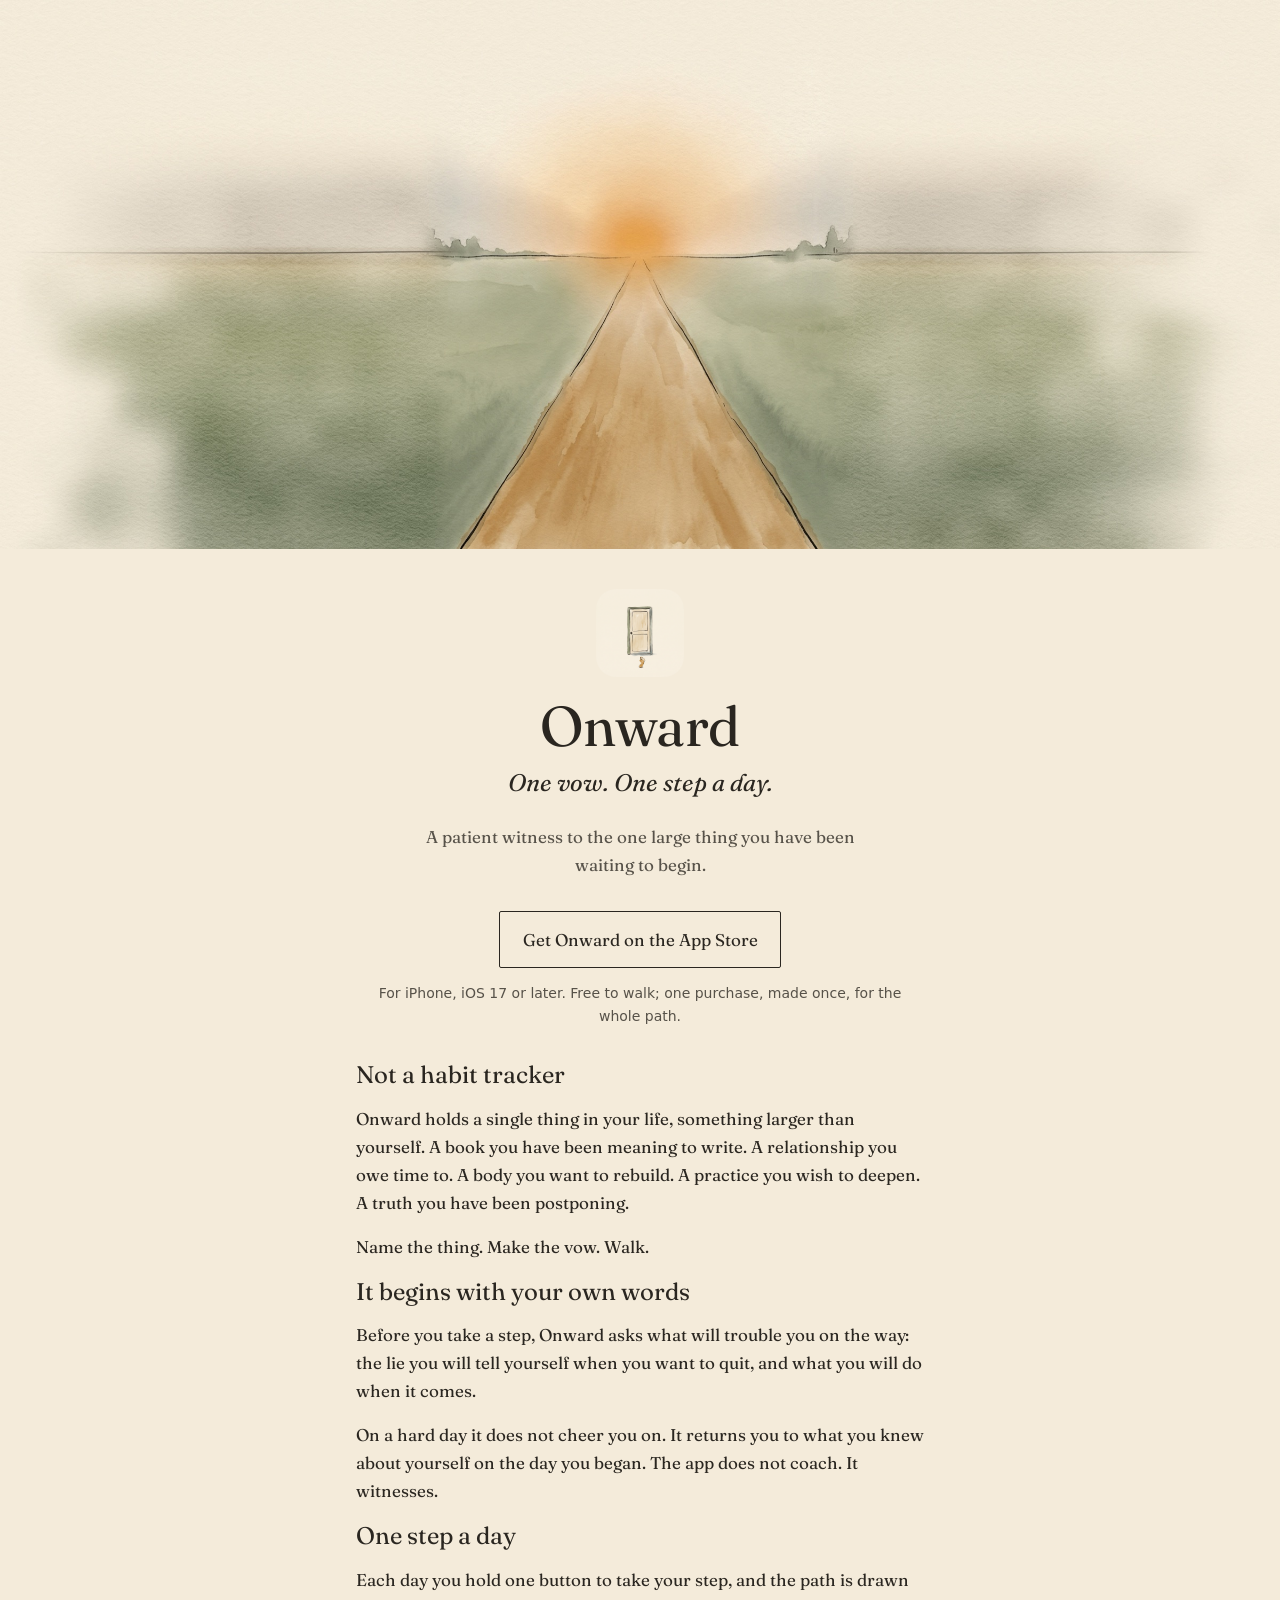
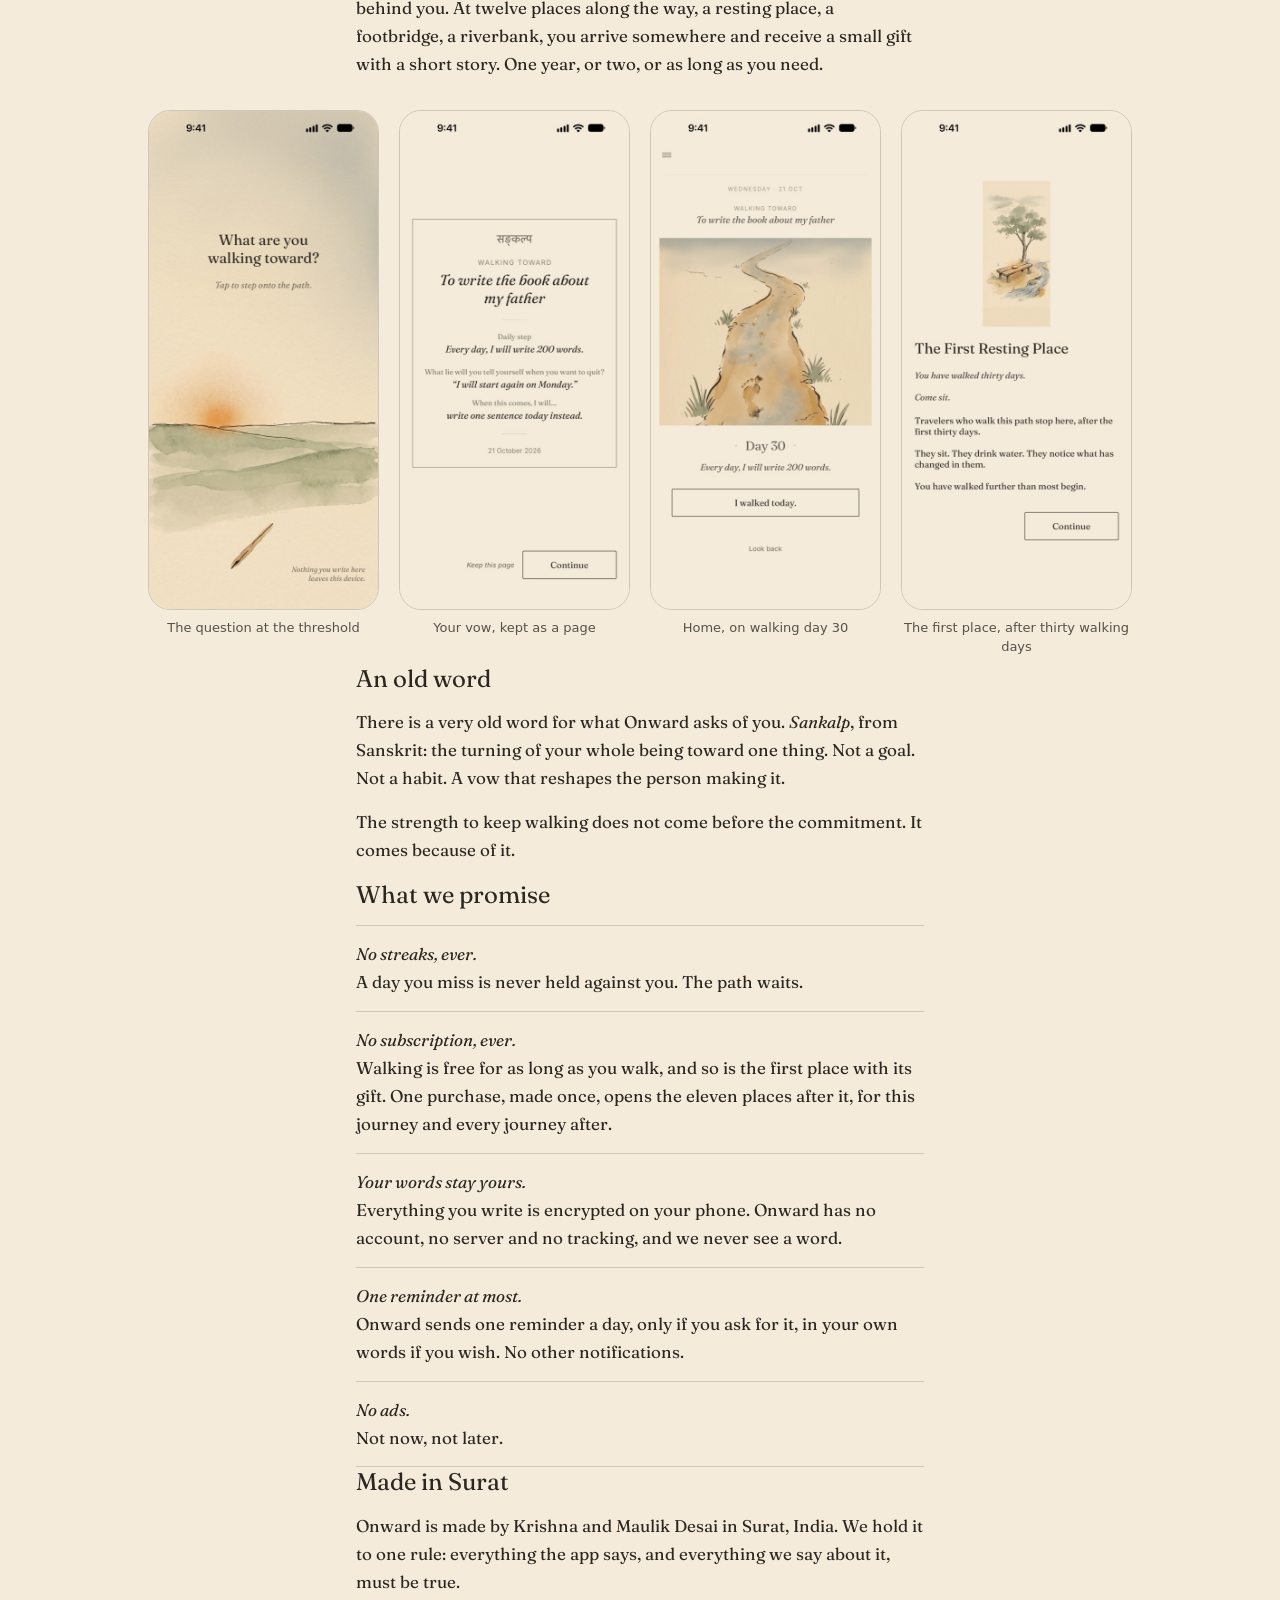
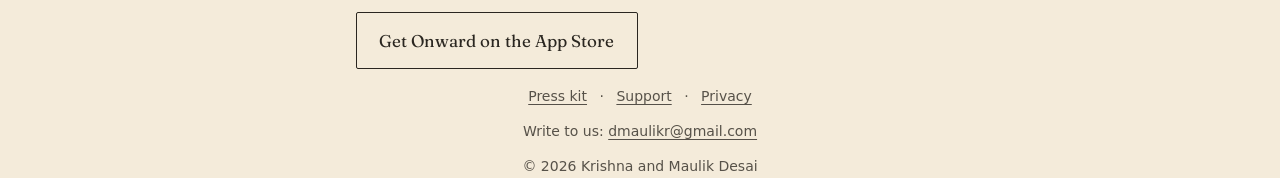
==== onward/index.html @ e34b088d "Onward home page and press kit /onward/ is Onward's home on the web: the header art, what the app is" ====
<!doctype html>
<html lang="en">
<head>
<meta charset="utf-8">
<meta name="viewport" content="width=device-width, initial-scale=1">
<title>Onward: One Vow — one step a day toward one large thing</title>
<meta name="description" content="Onward is a quiet iPhone app for one long commitment. Name the one thing you have been waiting to begin, and take one honest step toward it each day. No streaks. No subscription. We never see your words.">
<link rel="canonical" href="https://dmaulikr.github.io/onward/">
<meta name="apple-itunes-app" content="app-id=6825297435">
<link rel="icon" type="image/png" href="assets/favicon.png">
<link rel="apple-touch-icon" href="assets/apple-touch-icon.png">

<meta property="og:type" content="website">
<meta property="og:site_name" content="Onward">
<meta property="og:title" content="Onward: One Vow">
<meta property="og:description" content="One vow. One step a day. A patient witness to the one large thing you have been waiting to begin.">
<meta property="og:url" content="https://dmaulikr.github.io/onward/">
<meta property="og:image" content="https://dmaulikr.github.io/onward/assets/og.jpg">
<meta property="og:image:width" content="1200">
<meta property="og:image:height" content="630">
<meta property="og:image:alt" content="An ink-and-watercolour path running across green fields toward a low, lamp-coloured sun.">
<meta name="twitter:card" content="summary_large_image">

<link rel="preload" href="assets/Fraunces-Regular.ttf" as="font" type="font/ttf" crossorigin>
<link rel="stylesheet" href="assets/onward.css">

<script type="application/ld+json">
{
  "@context": "https://schema.org",
  "@type": "SoftwareApplication",
  "name": "Onward: One Vow",
  "description": "A quiet iPhone app for one long commitment: a vow to walk toward something larger than yourself, one honest step a day. No streaks. No subscription.",
  "operatingSystem": "iOS 17 or later",
  "applicationCategory": "LifestyleApplication",
  "url": "https://dmaulikr.github.io/onward/",
  "downloadUrl": "https://apps.apple.com/app/id6825297435",
  "image": "https://dmaulikr.github.io/onward/assets/icon-512.png",
  "offers": { "@type": "Offer", "price": "0", "priceCurrency": "USD" },
  "author": [
    { "@type": "Person", "name": "Krishna Desai" },
    { "@type": "Person", "name": "Maulik Desai" }
  ]
}
</script>
</head>
<body>

<img class="hero-art" src="assets/header.jpg" width="2400" height="1029"
     alt="An ink-and-watercolour path running across green fields toward a low, lamp-coloured sun.">

<main>
  <header class="intro column">
    <img class="icon" src="assets/icon-512.png" width="88" height="88" alt="">
    <h1>Onward</h1>
    <p class="tagline">One vow. One step a day.</p>
    <p class="lede">A patient witness to the one large thing you have been waiting to begin.</p>
    <a class="get" href="https://apps.apple.com/app/id6825297435">Get Onward on the App Store</a>
    <p class="small">For iPhone, iOS 17 or later. Free to walk; one purchase, made once, for the whole path.</p>
  </header>

  <section class="column" aria-labelledby="not-a-tracker">
    <h2 id="not-a-tracker">Not a habit tracker</h2>
    <p>Onward holds a single thing in your life, something larger than yourself. A book you have been meaning to write. A relationship you owe time to. A body you want to rebuild. A practice you wish to deepen. A truth you have been postponing.</p>
    <p>Name the thing. Make the vow. Walk.</p>
  </section>

  <section class="column" aria-labelledby="own-words">
    <h2 id="own-words">It begins with your own words</h2>
    <p>Before you take a step, Onward asks what will trouble you on the way: the lie you will tell yourself when you want to quit, and what you will do when it comes.</p>
    <p>On a hard day it does not cheer you on. It returns you to what you knew about yourself on the day you began. The app does not coach. It witnesses.</p>
  </section>

  <section class="column" aria-labelledby="one-step">
    <h2 id="one-step">One step a day</h2>
    <p>Each day you hold one button to take your step, and the path is drawn behind you. At twelve places along the way, a resting place, a footbridge, a riverbank, you arrive somewhere and receive a small gift with a short story. One year, or two, or as long as you need.</p>
  </section>

  <div class="wide">
    <ul class="screens">
      <li><figure>
        <img src="assets/01-threshold.jpg" width="506" height="1100" loading="lazy"
             alt="The first screen: What are you walking toward? over a watercolour horizon.">
        <figcaption>The question at the threshold</figcaption>
      </figure></li>
      <li><figure>
        <img src="assets/03-vow-page.jpg" width="506" height="1100" loading="lazy"
             alt="The vow page: To write the book about my father, with the daily step and the lie the walker expects to tell.">
        <figcaption>Your vow, kept as a page</figcaption>
      </figure></li>
      <li><figure>
        <img src="assets/04-home.jpg" width="506" height="1100" loading="lazy"
             alt="Home on walking day 30: the painted path with footprints, the vow, and the button I walked today.">
        <figcaption>Home, on walking day 30</figcaption>
      </figure></li>
      <li><figure>
        <img src="assets/05-first-place.jpg" width="506" height="1100" loading="lazy"
             alt="The First Resting Place: a bench under a tree beside a stream, with its short story.">
        <figcaption>The first place, after thirty walking days</figcaption>
      </figure></li>
    </ul>
  </div>

  <section class="column" aria-labelledby="sankalp">
    <h2 id="sankalp">An old word</h2>
    <p>There is a very old word for what Onward asks of you. <span class="sankalp">Sankalp</span>, from Sanskrit: the turning of your whole being toward one thing. Not a goal. Not a habit. A vow that reshapes the person making it.</p>
    <p>The strength to keep walking does not come before the commitment. It comes because of it.</p>
  </section>

  <section class="column" aria-labelledby="promises">
    <h2 id="promises">What we promise</h2>
    <ul class="promises">
      <li><strong>No streaks, ever.</strong> A day you miss is never held against you. The path waits.</li>
      <li><strong>No subscription, ever.</strong> Walking is free for as long as you walk, and so is the first place with its gift. One purchase, made once, opens the eleven places after it, for this journey and every journey after.</li>
      <li><strong>Your words stay yours.</strong> Everything you write is encrypted on your phone. Onward has no account, no server and no tracking, and we never see a word.</li>
      <li><strong>One reminder at most.</strong> Onward sends one reminder a day, only if you ask for it, in your own words if you wish. No other notifications.</li>
      <li><strong>No ads.</strong> Not now, not later.</li>
    </ul>
  </section>

  <section class="column" aria-labelledby="made">
    <h2 id="made">Made in Surat</h2>
    <p>Onward is made by Krishna and Maulik Desai in Surat, India. We hold it to one rule: everything the app says, and everything we say about it, must be true.</p>
    <p><a class="get" href="https://apps.apple.com/app/id6825297435">Get Onward on the App Store</a></p>
  </section>
</main>

<footer class="column">
  <nav aria-label="Onward pages">
    <a href="press/">Press kit</a> ·
    <a href="support/">Support</a> ·
    <a href="privacy/">Privacy</a>
  </nav>
  <p>Write to us: <a href="mailto:dmaulikr@gmail.com">dmaulikr@gmail.com</a></p>
  <p>© 2026 Krishna and Maulik Desai</p>
</footer>

</body>
</html>
---- onward/assets/onward.css ----
@font-face {
  font-family: "Fraunces";
  src: url("Fraunces-Regular.ttf") format("truetype");
  font-style: normal;
  font-display: swap;
}
@font-face {
  font-family: "Fraunces";
  src: url("Fraunces-Italic.ttf") format("truetype");
  font-style: italic;
  font-display: swap;
}

/* Onward's six colours; text stays at 0.75 ink or darker on paper. */
:root {
  color-scheme: light;
  --paper: #F4EBDA;
  --ink: #2A2620;
  --ink-quiet: rgba(42, 38, 32, 0.78);
  --rule: rgba(42, 38, 32, 0.18);
  --ochre: #B8915A;
  --serif: "Fraunces", Georgia, "Times New Roman", serif;
  --sans: -apple-system, BlinkMacSystemFont, "Helvetica Neue", system-ui, sans-serif;
}

* { box-sizing: border-box; }
html { background: var(--paper); }
body {
  margin: 0;
  background: var(--paper);
  color: var(--ink);
  font: 1.0625rem/1.65 var(--serif);
  -webkit-font-smoothing: antialiased;
}
img { display: block; max-width: 100%; height: auto; }
a { color: inherit; text-underline-offset: 0.18em; text-decoration-thickness: 1px; }

.column { max-width: 38rem; margin: 0 auto; padding: 0 1.25rem; }
.wide { max-width: 64rem; margin: 0 auto; padding: 0 1.25rem; }

.hero-art {
  width: 100%;
  aspect-ratio: 3840 / 1646;
  object-fit: cover;
}
@media (max-width: 40rem) {
  .hero-art { aspect-ratio: 4 / 3; }
}

header.intro { text-align: center; padding-top: 2.5rem; padding-bottom: 1rem; }
.icon { width: 88px; height: 88px; border-radius: 20px; margin: 0 auto 1.25rem; }
h1 {
  font-weight: normal;
  font-size: clamp(2.5rem, 7vw, 3.5rem);
  line-height: 1.05;
  margin: 0 0 0.5rem;
  letter-spacing: -0.01em;
}
.tagline { font-style: italic; font-size: clamp(1.25rem, 3.5vw, 1.5rem); margin: 0 0 1.25rem; }
.lede { max-width: 30rem; margin: 0 auto 2rem; color: var(--ink-quiet); }

.get {
  display: inline-block;
  padding: 0.85rem 1.4rem;
  border: 1px solid var(--ink);
  border-radius: 2px;
  font-family: var(--serif);
  font-size: 1.0625rem;
  text-decoration: none;
  color: var(--ink);
}
.get:hover, .get:focus-visible { background: rgba(184, 145, 90, 0.18); }
.get:focus-visible { outline: 2px solid var(--ink); outline-offset: 3px; }
.small { font-family: var(--sans); font-size: 0.875rem; color: var(--ink-quiet); margin-top: 0.85rem; }

section { padding-top: 2.75rem; padding-bottom: 0.5rem; }
h2 { font-weight: normal; font-size: 1.5rem; line-height: 1.25; margin: 0 0 0.9rem; }
p { margin: 0 0 1rem; }
.rule { border: 0; border-top: 1px solid var(--rule); margin: 3rem auto 0; max-width: 6rem; }

.screens {
  display: grid;
  grid-template-columns: repeat(4, minmax(0, 1fr));
  gap: 1.25rem;
  margin: 2rem 0 0.5rem;
  padding: 0;
  list-style: none;
}
@media (max-width: 48rem) {
  .screens { grid-template-columns: repeat(2, minmax(0, 1fr)); gap: 1rem; }
}
.screens figure { margin: 0; }
.screens img {
  border-radius: 22px;
  border: 1px solid var(--rule);
}
.screens figcaption {
  font-family: var(--sans);
  font-size: 0.8125rem;
  color: var(--ink-quiet);
  text-align: center;
  margin-top: 0.6rem;
  line-height: 1.4;
}

.promises { list-style: none; padding: 0; margin: 0; }
.promises li { padding: 0.9rem 0; border-top: 1px solid var(--rule); }
.promises li:last-child { border-bottom: 1px solid var(--rule); }
.promises strong { font-weight: normal; font-style: italic; display: block; }

.sankalp { font-style: italic; }

dl.facts { display: grid; grid-template-columns: 8.5rem 1fr; gap: 0.6rem 1rem; margin: 0 0 1rem; }
dl.facts dt { font-family: var(--sans); font-size: 0.875rem; color: var(--ink-quiet); padding-top: 0.2rem; }
dl.facts dd { margin: 0; }
@media (max-width: 30rem) {
  dl.facts { grid-template-columns: 1fr; gap: 0.15rem; }
  dl.facts dd { margin-bottom: 0.7rem; }
}
blockquote { margin: 0 0 1rem; padding-left: 1rem; border-left: 1px solid var(--ochre); }

footer {
  text-align: center;
  padding: 4rem 0 3.5rem;
  font-family: var(--sans);
  font-size: 0.875rem;
  color: var(--ink-quiet);
}
footer nav a { margin: 0 0.5rem; }
footer p { margin: 0.75rem 0 0; }
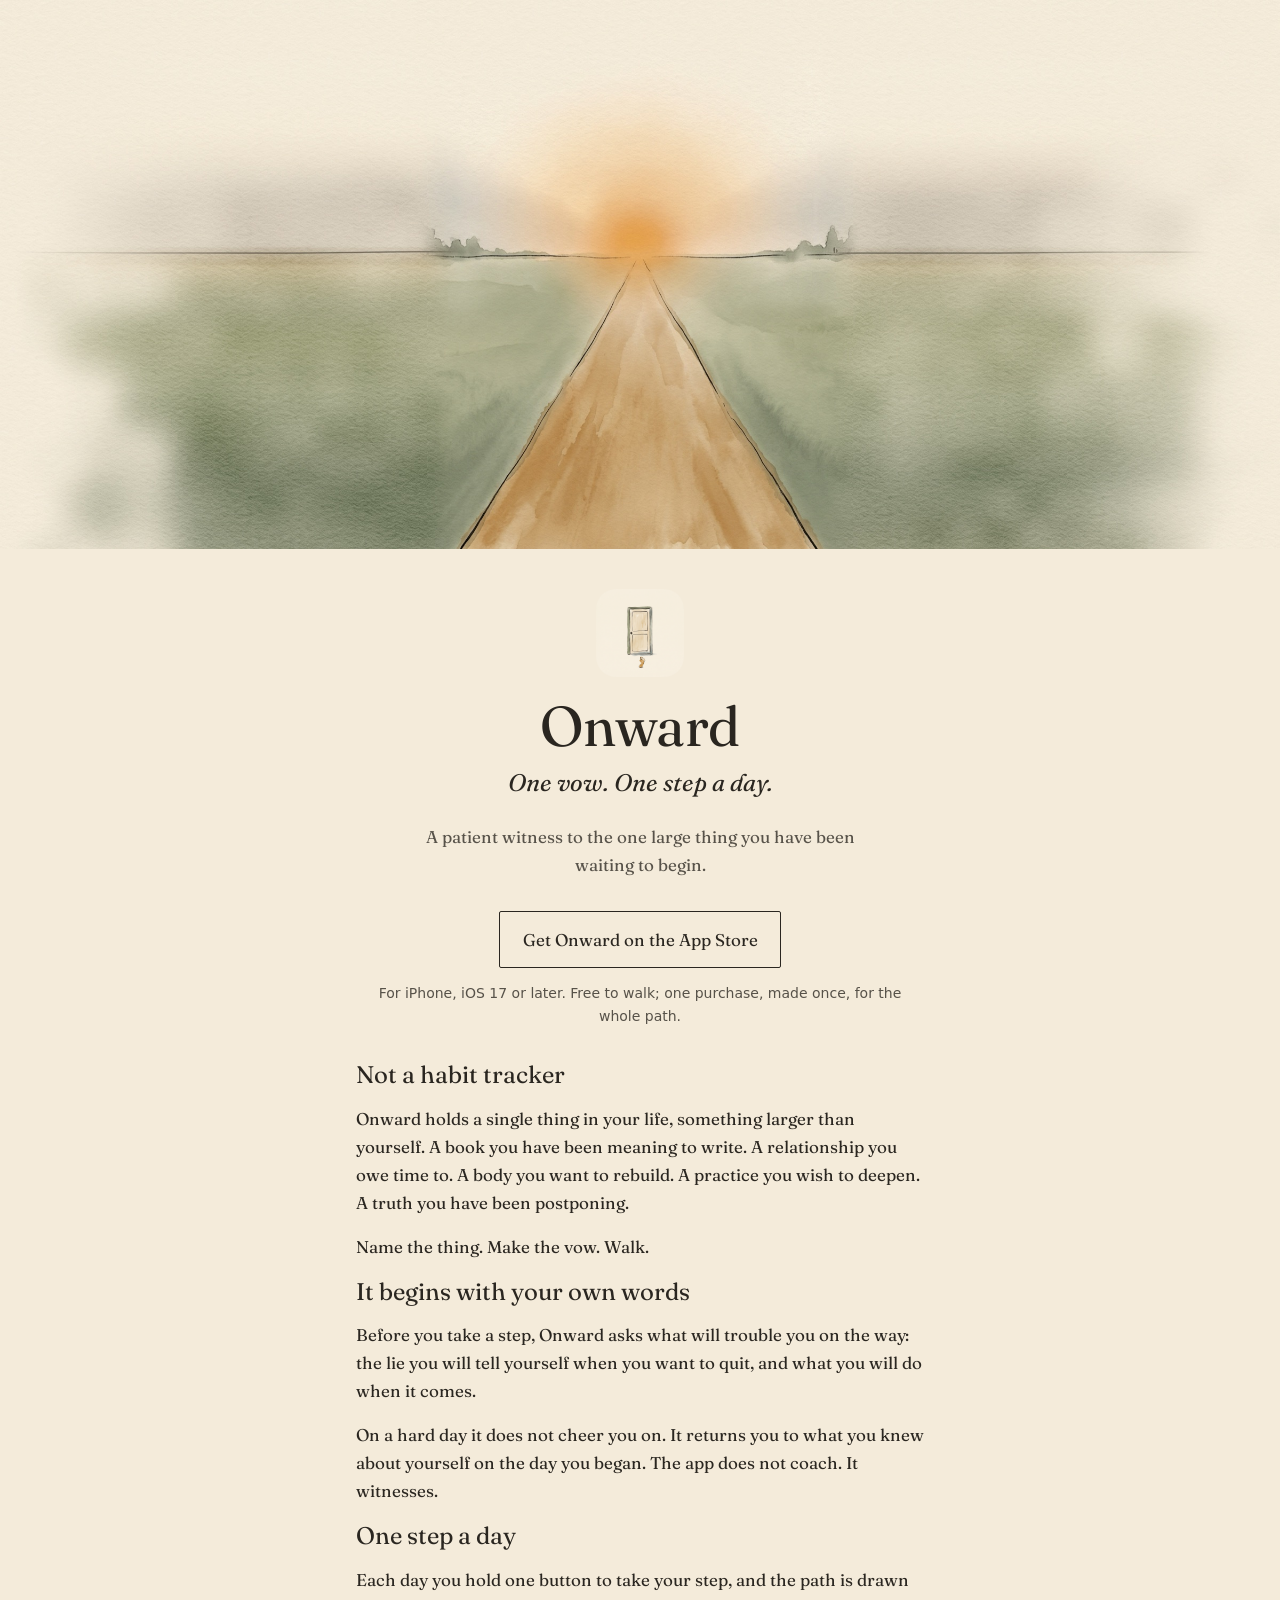
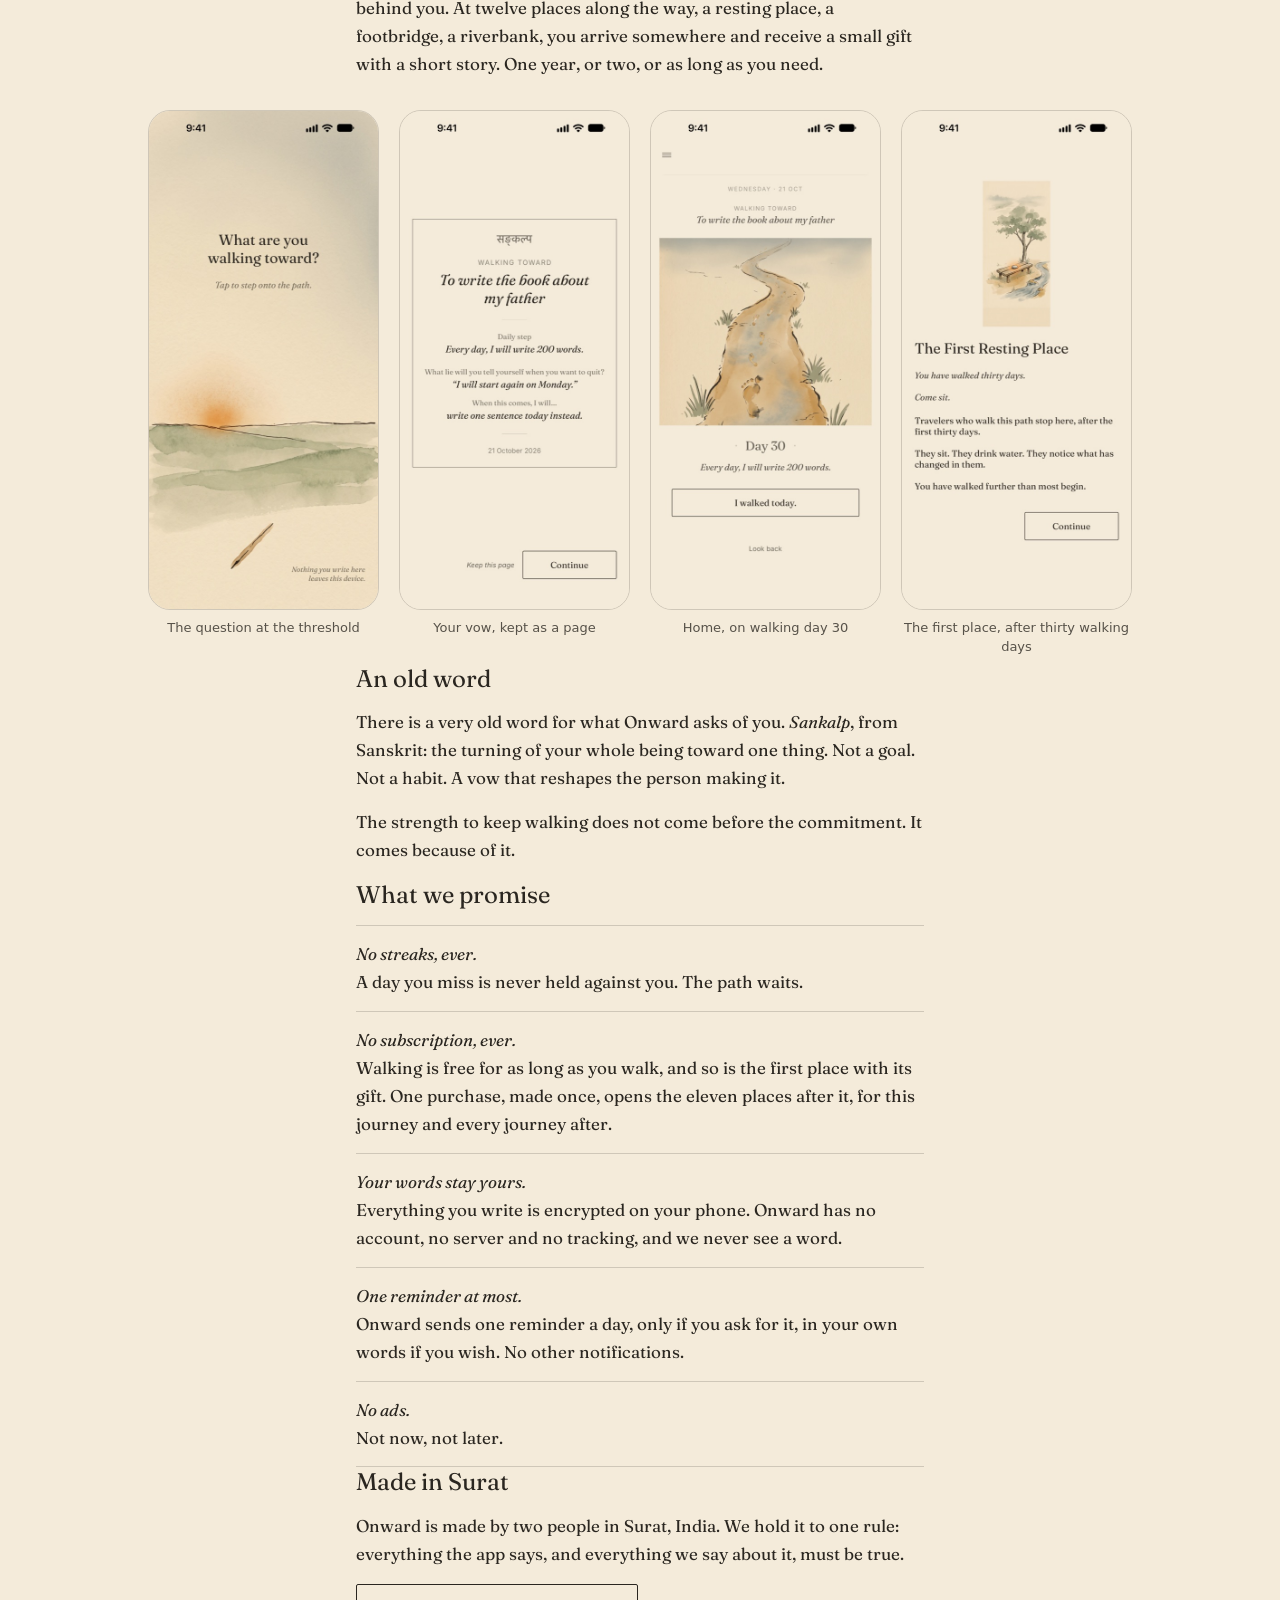
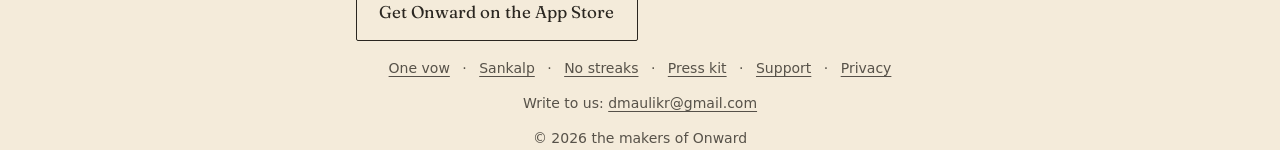
==== commit c5056199: "Onward: brand-only byline, and three pages that answer searches The site no longer names the makers:" ====
--- a/onward/index.html
+++ b/onward/index.html
@@ -35,11 +35,7 @@
   "url": "https://dmaulikr.github.io/onward/",
   "downloadUrl": "https://apps.apple.com/app/id6825297435",
   "image": "https://dmaulikr.github.io/onward/assets/icon-512.png",
-  "offers": { "@type": "Offer", "price": "0", "priceCurrency": "USD" },
-  "author": [
-    { "@type": "Person", "name": "Krishna Desai" },
-    { "@type": "Person", "name": "Maulik Desai" }
-  ]
+  "offers": { "@type": "Offer", "price": "0", "priceCurrency": "USD" }
 }
 </script>
 </head>
@@ -119,19 +115,22 @@
 
   <section class="column" aria-labelledby="made">
     <h2 id="made">Made in Surat</h2>
-    <p>Onward is made by Krishna and Maulik Desai in Surat, India. We hold it to one rule: everything the app says, and everything we say about it, must be true.</p>
+    <p>Onward is made by two people in Surat, India. We hold it to one rule: everything the app says, and everything we say about it, must be true.</p>
     <p><a class="get" href="https://apps.apple.com/app/id6825297435">Get Onward on the App Store</a></p>
   </section>
 </main>
 
 <footer class="column">
   <nav aria-label="Onward pages">
+    <a href="one-vow/">One vow</a> ·
+    <a href="sankalp/">Sankalp</a> ·
+    <a href="no-streaks/">No streaks</a> ·
     <a href="press/">Press kit</a> ·
     <a href="support/">Support</a> ·
     <a href="privacy/">Privacy</a>
   </nav>
   <p>Write to us: <a href="mailto:dmaulikr@gmail.com">dmaulikr@gmail.com</a></p>
-  <p>© 2026 Krishna and Maulik Desai</p>
+  <p>© 2026 the makers of Onward</p>
 </footer>
 
 </body>
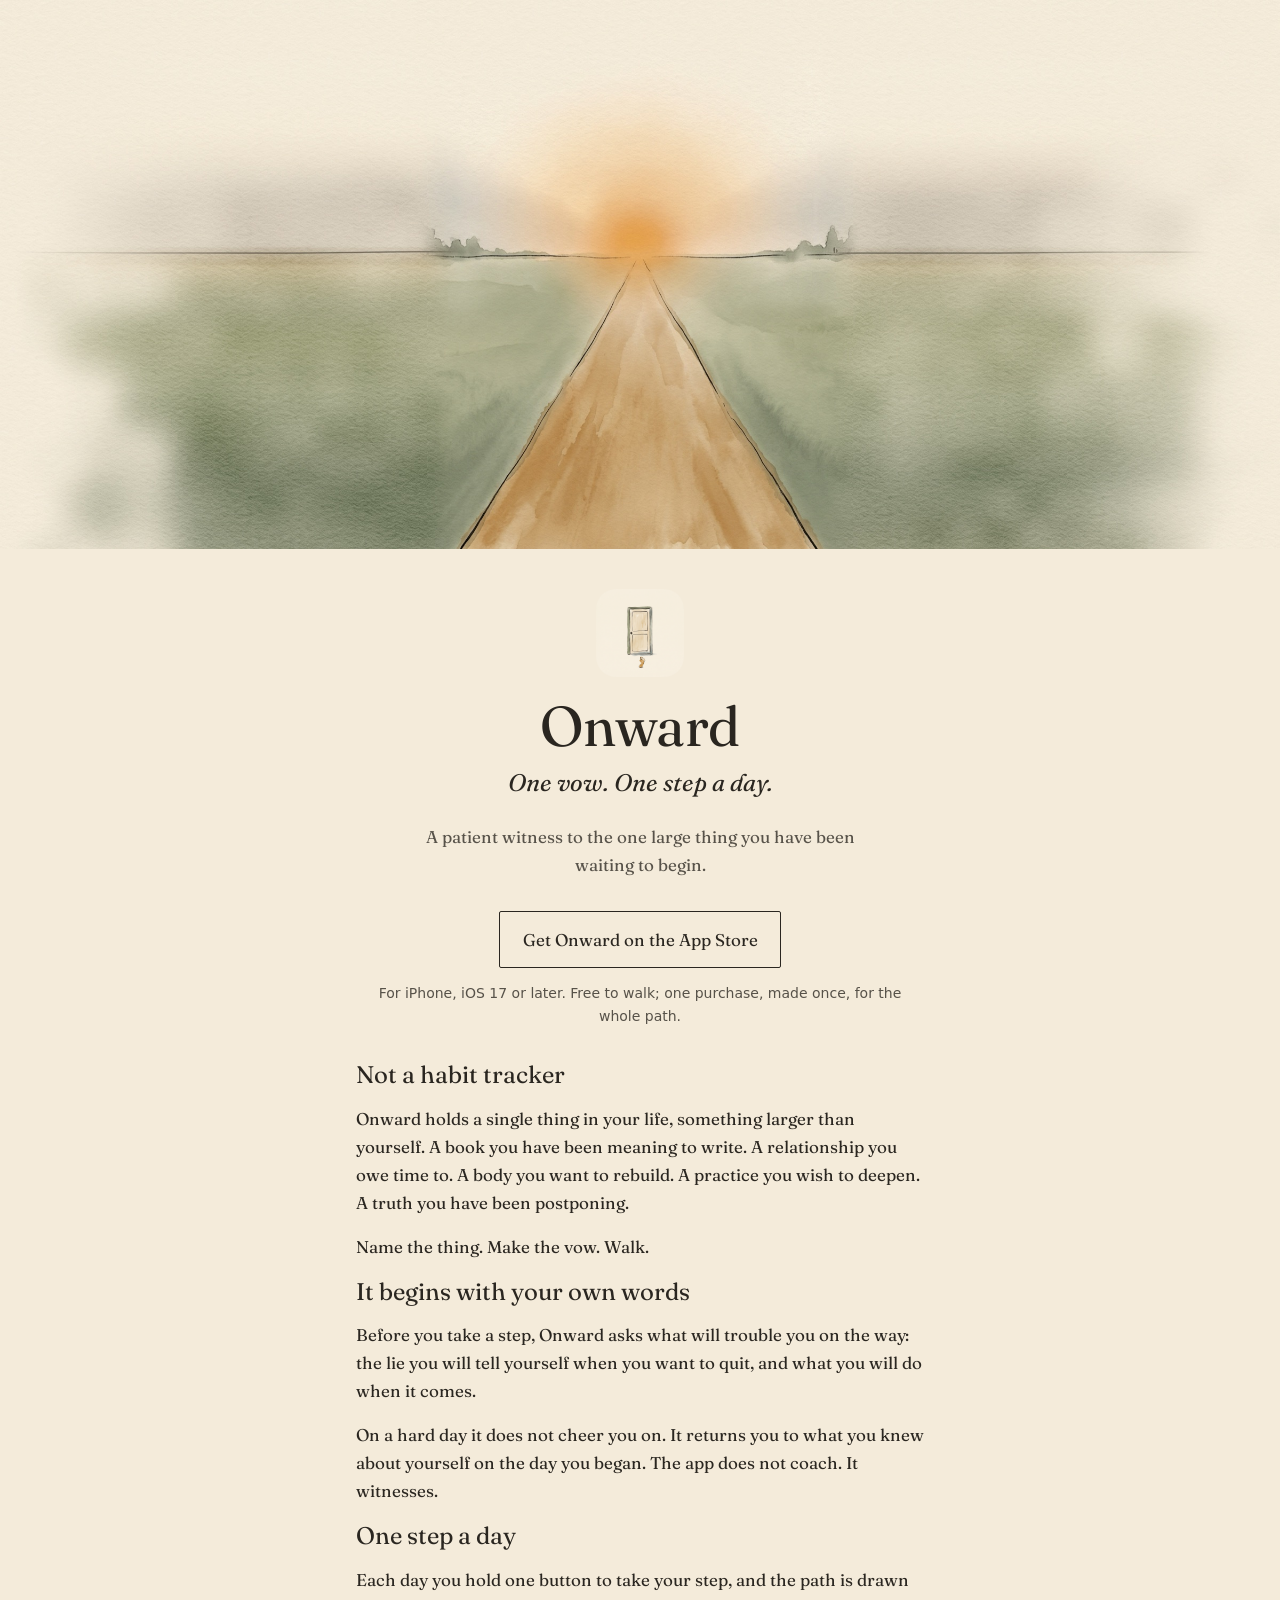
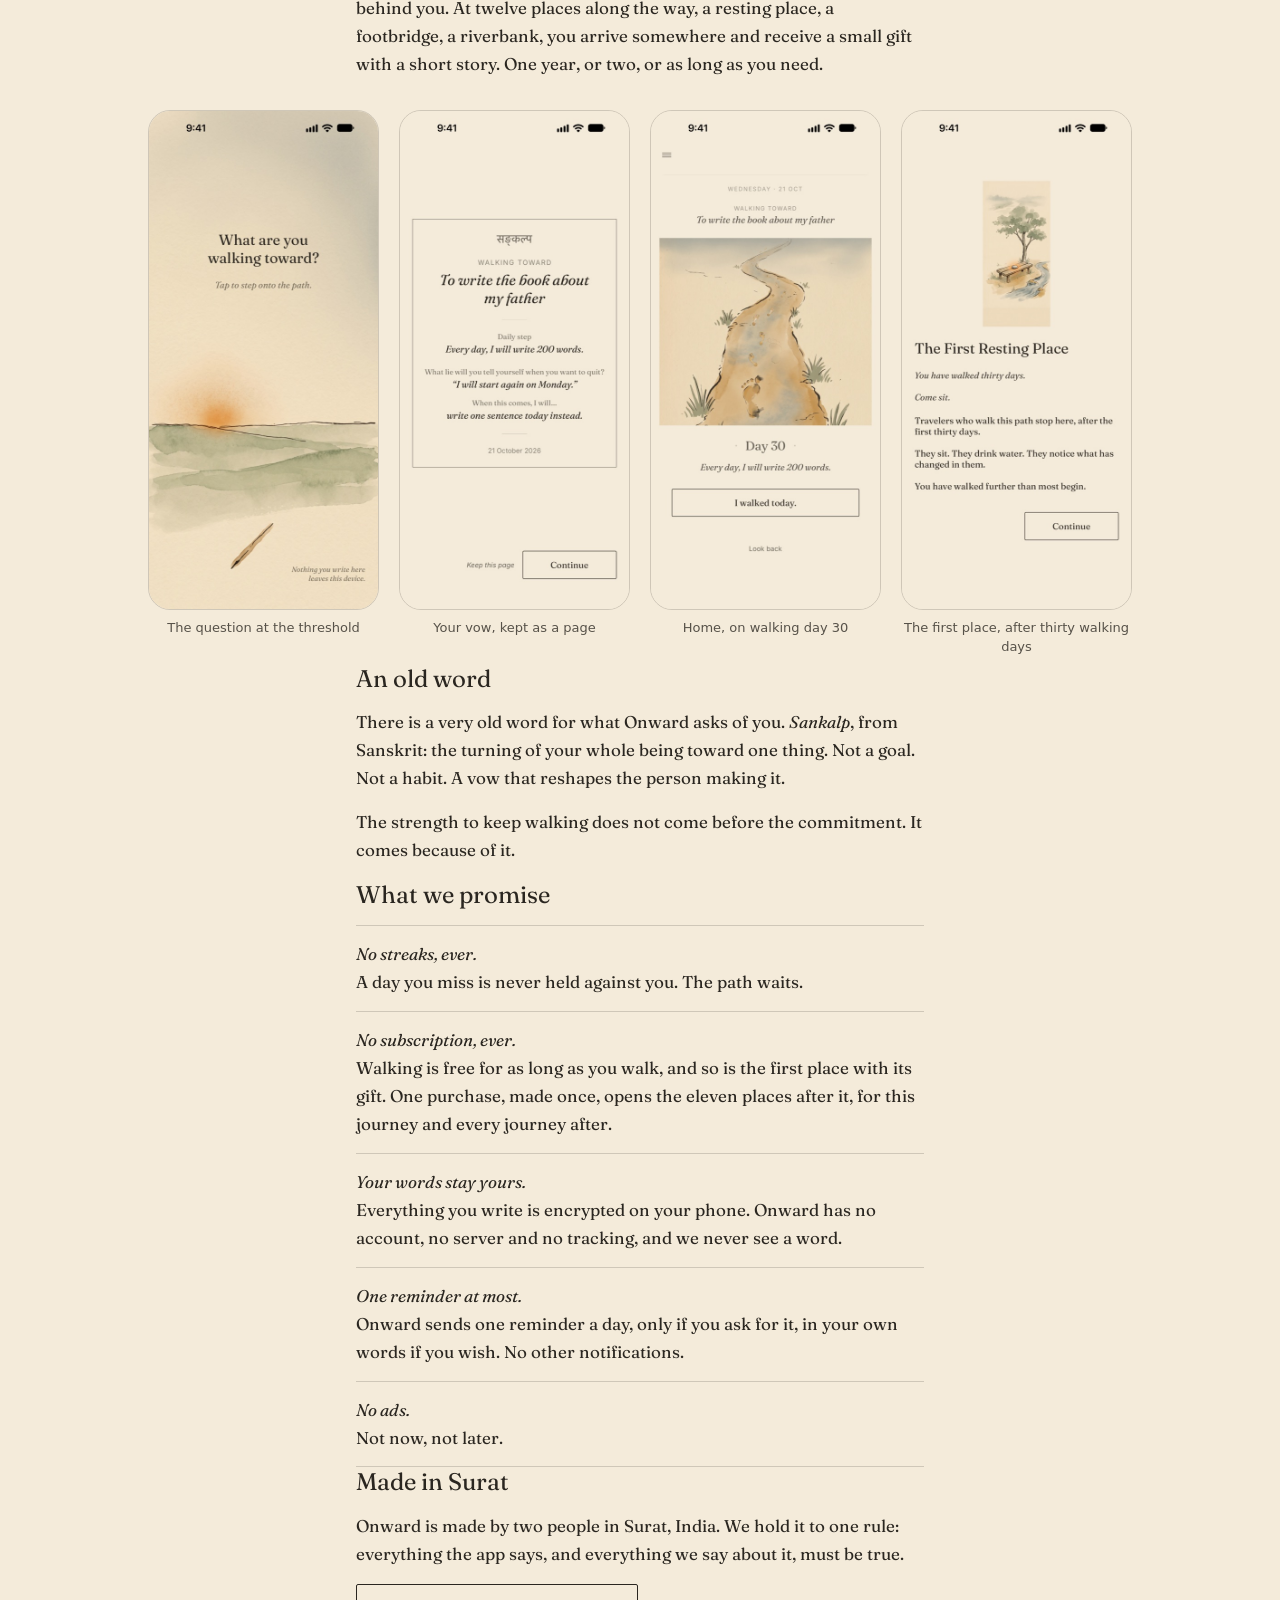
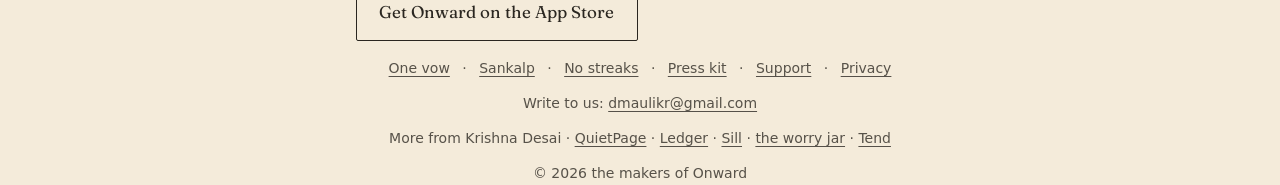
==== commit ccd88d3d: "fix(onward): ct=site-onward campaign links and more-from row" ====
--- a/onward/index.html
+++ b/onward/index.html
@@ -33,7 +33,7 @@
   "operatingSystem": "iOS 17 or later",
   "applicationCategory": "LifestyleApplication",
   "url": "https://dmaulikr.github.io/onward/",
-  "downloadUrl": "https://apps.apple.com/app/id6825297435",
+  "downloadUrl": "https://apps.apple.com/app/apple-store/id6825297435?pt=128885861&ct=site-onward&mt=8",
   "image": "https://dmaulikr.github.io/onward/assets/icon-512.png",
   "offers": { "@type": "Offer", "price": "0", "priceCurrency": "USD" }
 }
@@ -50,7 +50,7 @@
     <h1>Onward</h1>
     <p class="tagline">One vow. One step a day.</p>
     <p class="lede">A patient witness to the one large thing you have been waiting to begin.</p>
-    <a class="get" href="https://apps.apple.com/app/id6825297435">Get Onward on the App Store</a>
+    <a class="get" href="https://apps.apple.com/app/apple-store/id6825297435?pt=128885861&amp;ct=site-onward&amp;mt=8">Get Onward on the App Store</a>
     <p class="small">For iPhone, iOS 17 or later. Free to walk; one purchase, made once, for the whole path.</p>
   </header>
 
@@ -116,7 +116,7 @@
   <section class="column" aria-labelledby="made">
     <h2 id="made">Made in Surat</h2>
     <p>Onward is made by two people in Surat, India. We hold it to one rule: everything the app says, and everything we say about it, must be true.</p>
-    <p><a class="get" href="https://apps.apple.com/app/id6825297435">Get Onward on the App Store</a></p>
+    <p><a class="get" href="https://apps.apple.com/app/apple-store/id6825297435?pt=128885861&amp;ct=site-onward&amp;mt=8">Get Onward on the App Store</a></p>
   </section>
 </main>
 
@@ -130,6 +130,7 @@
     <a href="privacy/">Privacy</a>
   </nav>
   <p>Write to us: <a href="mailto:dmaulikr@gmail.com">dmaulikr@gmail.com</a></p>
+  <p class="more-from">More from Krishna Desai · <a href="https://dmaulikr.github.io/QuietPAge-sites/">QuietPage</a> · <a href="https://dmaulikr.github.io/ledger-site/">Ledger</a> · <a href="https://dmaulikr.github.io/sill-site/">Sill</a> · <a href="https://dmaulikr.github.io/worryjar-site/">the worry jar</a> · <a href="https://dmaulikr.github.io/tend-sites/">Tend</a></p>
   <p>© 2026 the makers of Onward</p>
 </footer>
 
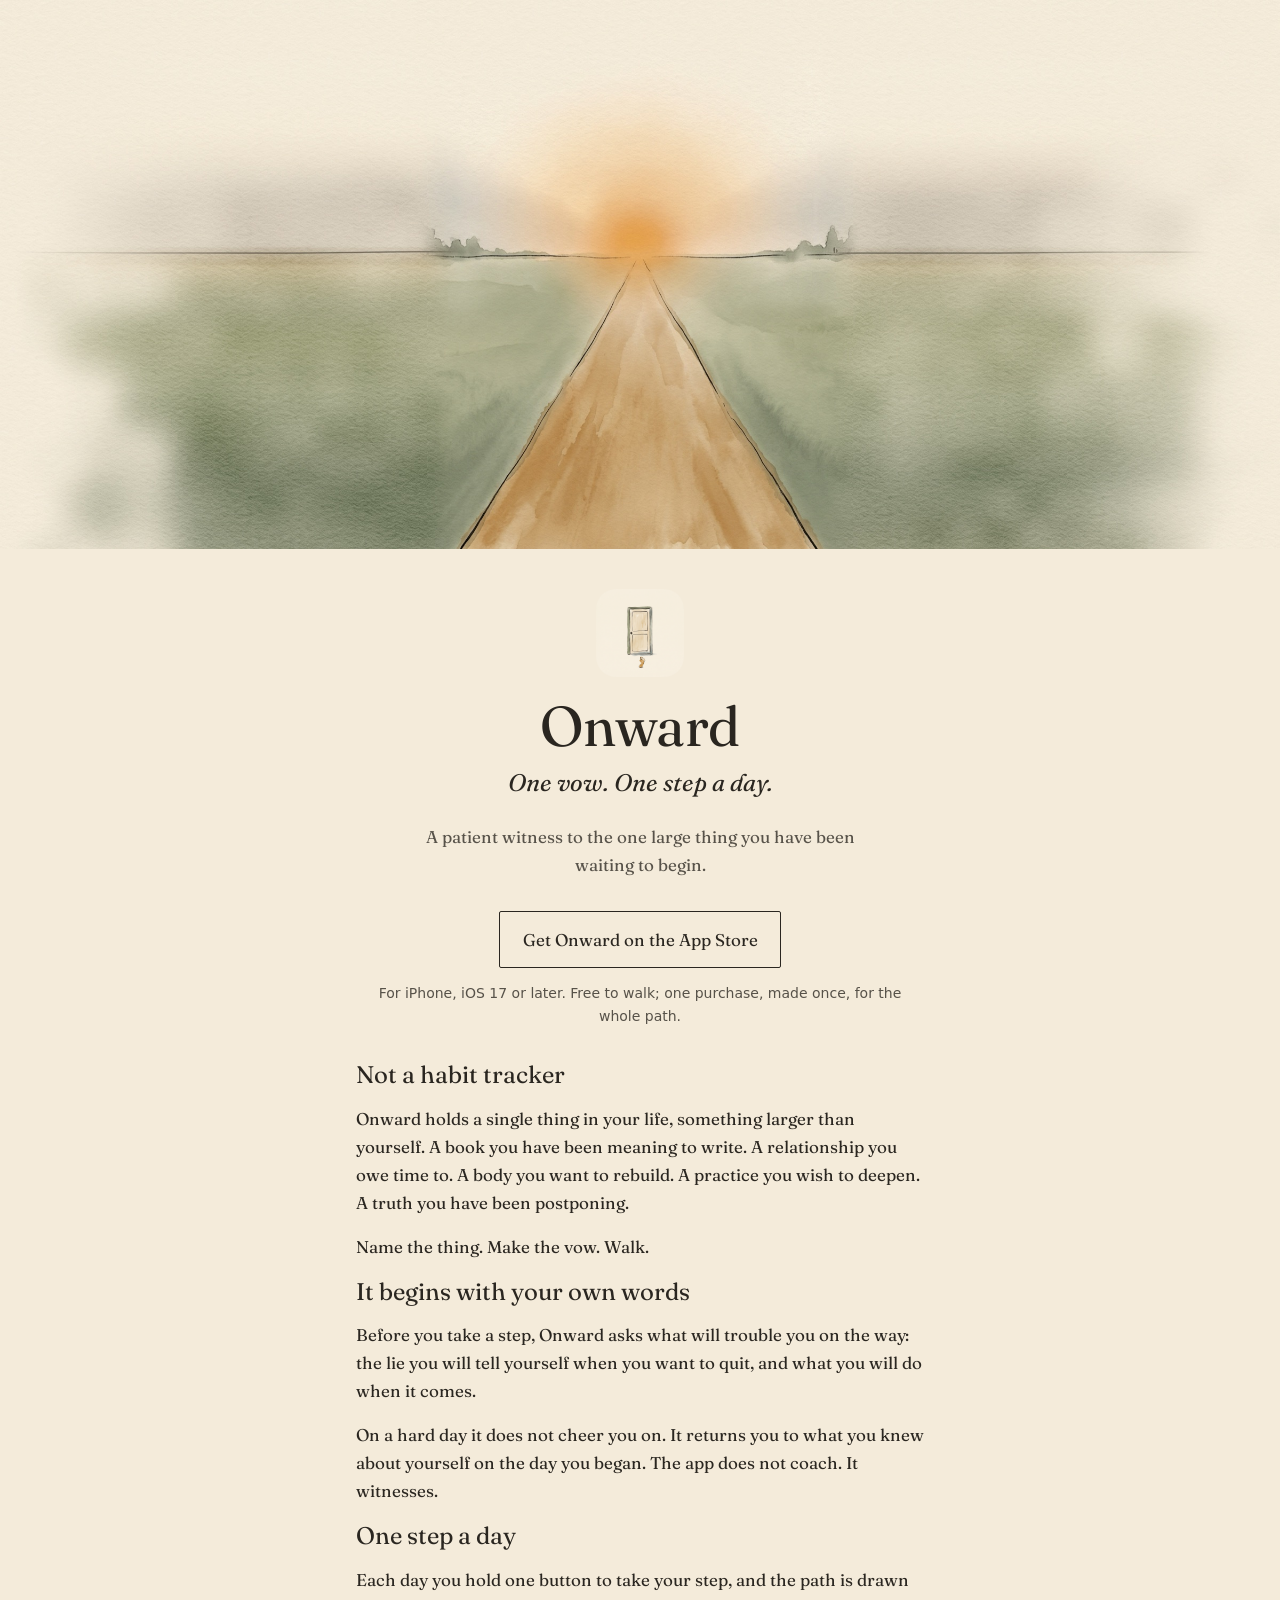
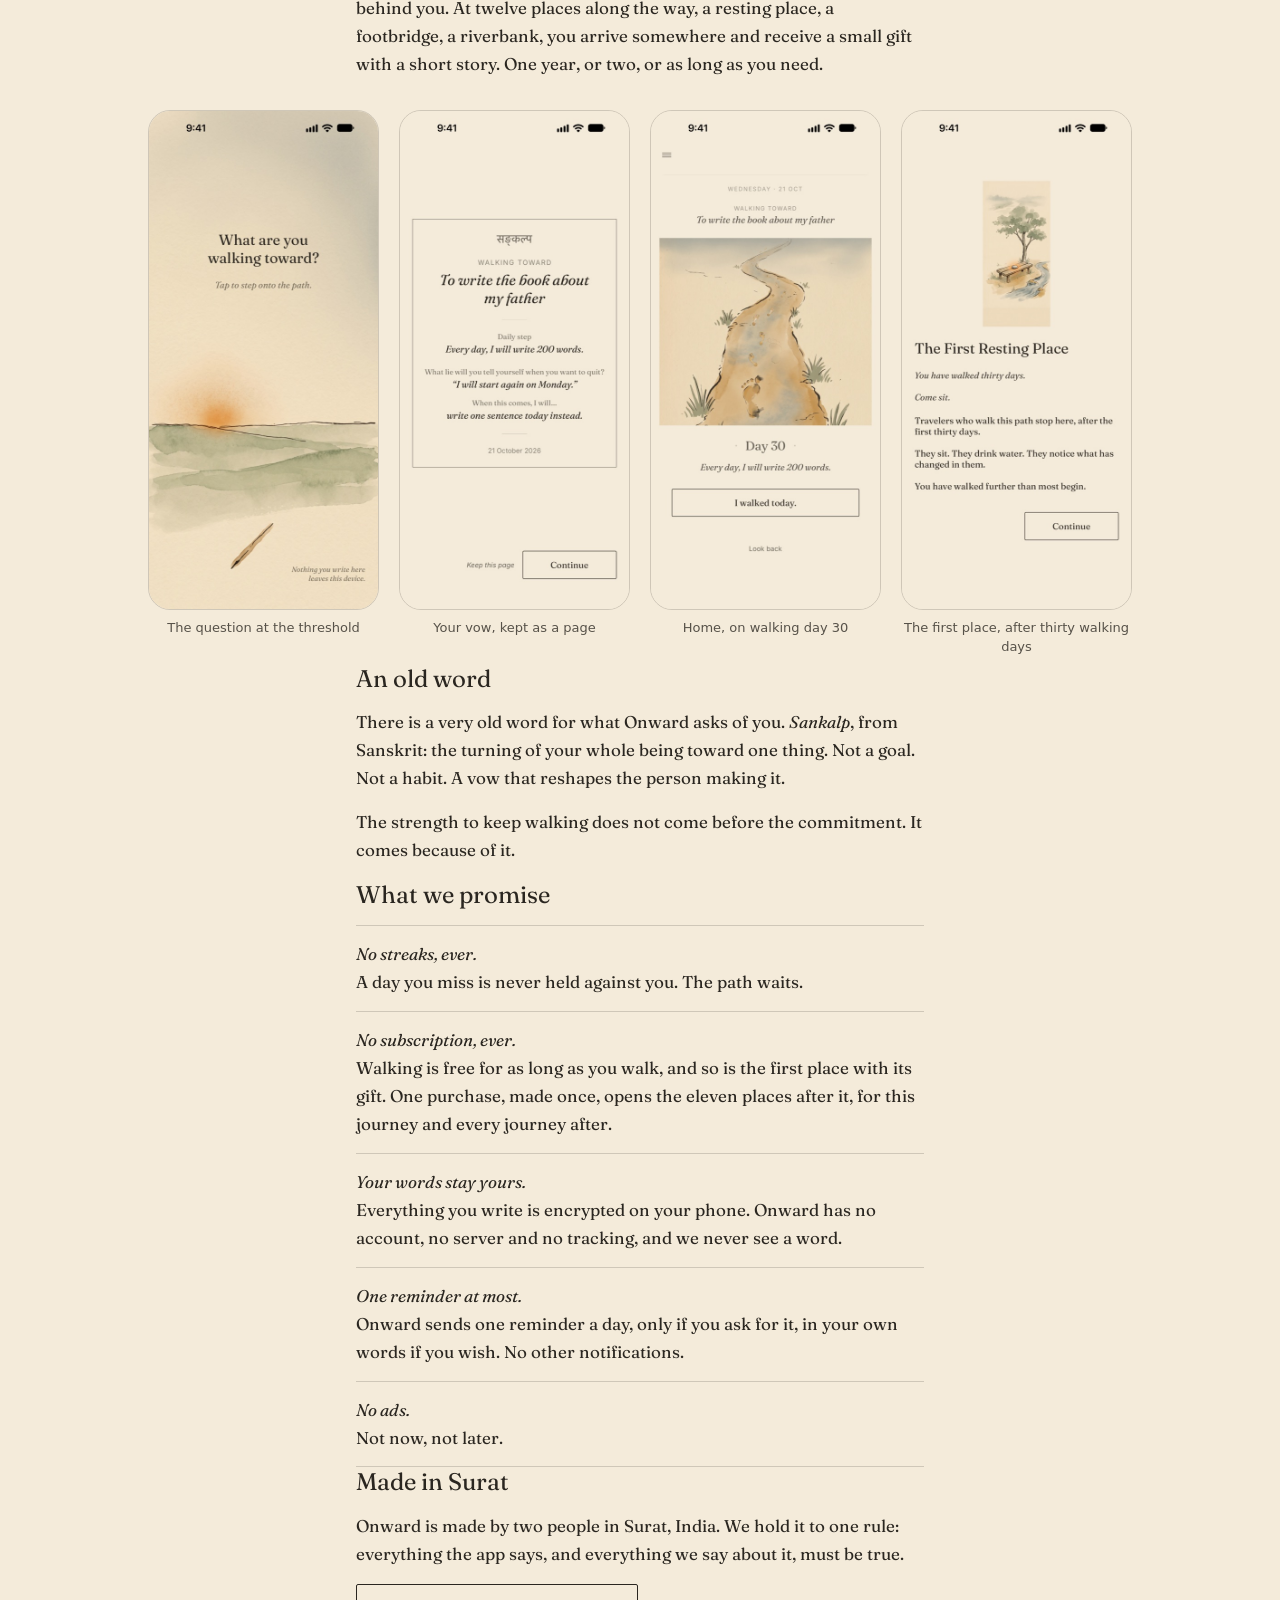
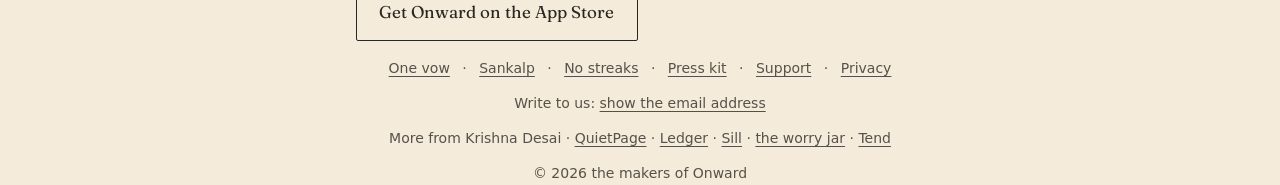
==== commit 0fd69044: "Onward and Stashcraft: hide the email address from bots The address no longer appears in any page's " ====
--- a/onward/index.html
+++ b/onward/index.html
@@ -129,10 +129,11 @@
     <a href="support/">Support</a> ·
     <a href="privacy/">Privacy</a>
   </nav>
-  <p>Write to us: <a href="mailto:dmaulikr@gmail.com">dmaulikr@gmail.com</a></p>
+  <p>Write to us: <a href="support/#contact" data-mail>show the email address</a></p>
   <p class="more-from">More from Krishna Desai · <a href="https://dmaulikr.github.io/QuietPAge-sites/">QuietPage</a> · <a href="https://dmaulikr.github.io/ledger-site/">Ledger</a> · <a href="https://dmaulikr.github.io/sill-site/">Sill</a> · <a href="https://dmaulikr.github.io/worryjar-site/">the worry jar</a> · <a href="https://dmaulikr.github.io/tend-sites/">Tend</a></p>
   <p>© 2026 the makers of Onward</p>
 </footer>
 
+<script src="../mail.js"></script>
 </body>
 </html>
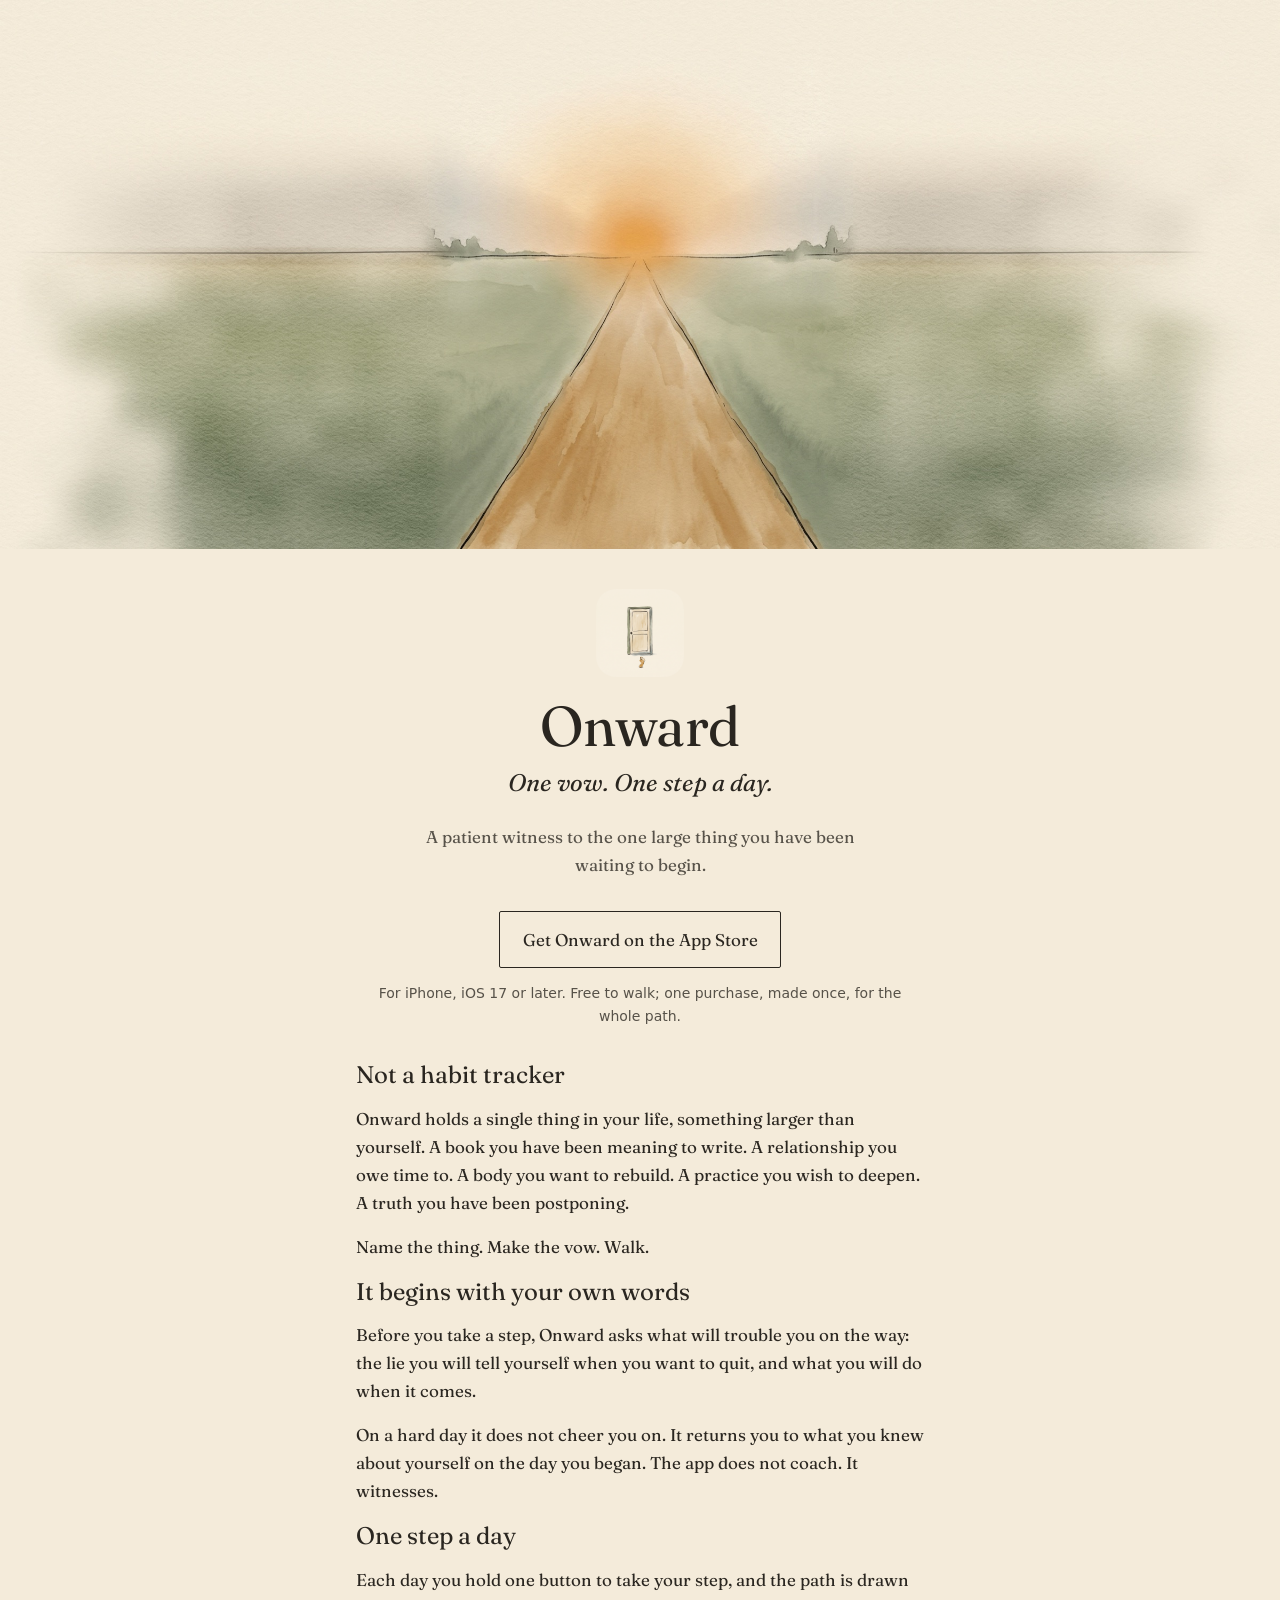
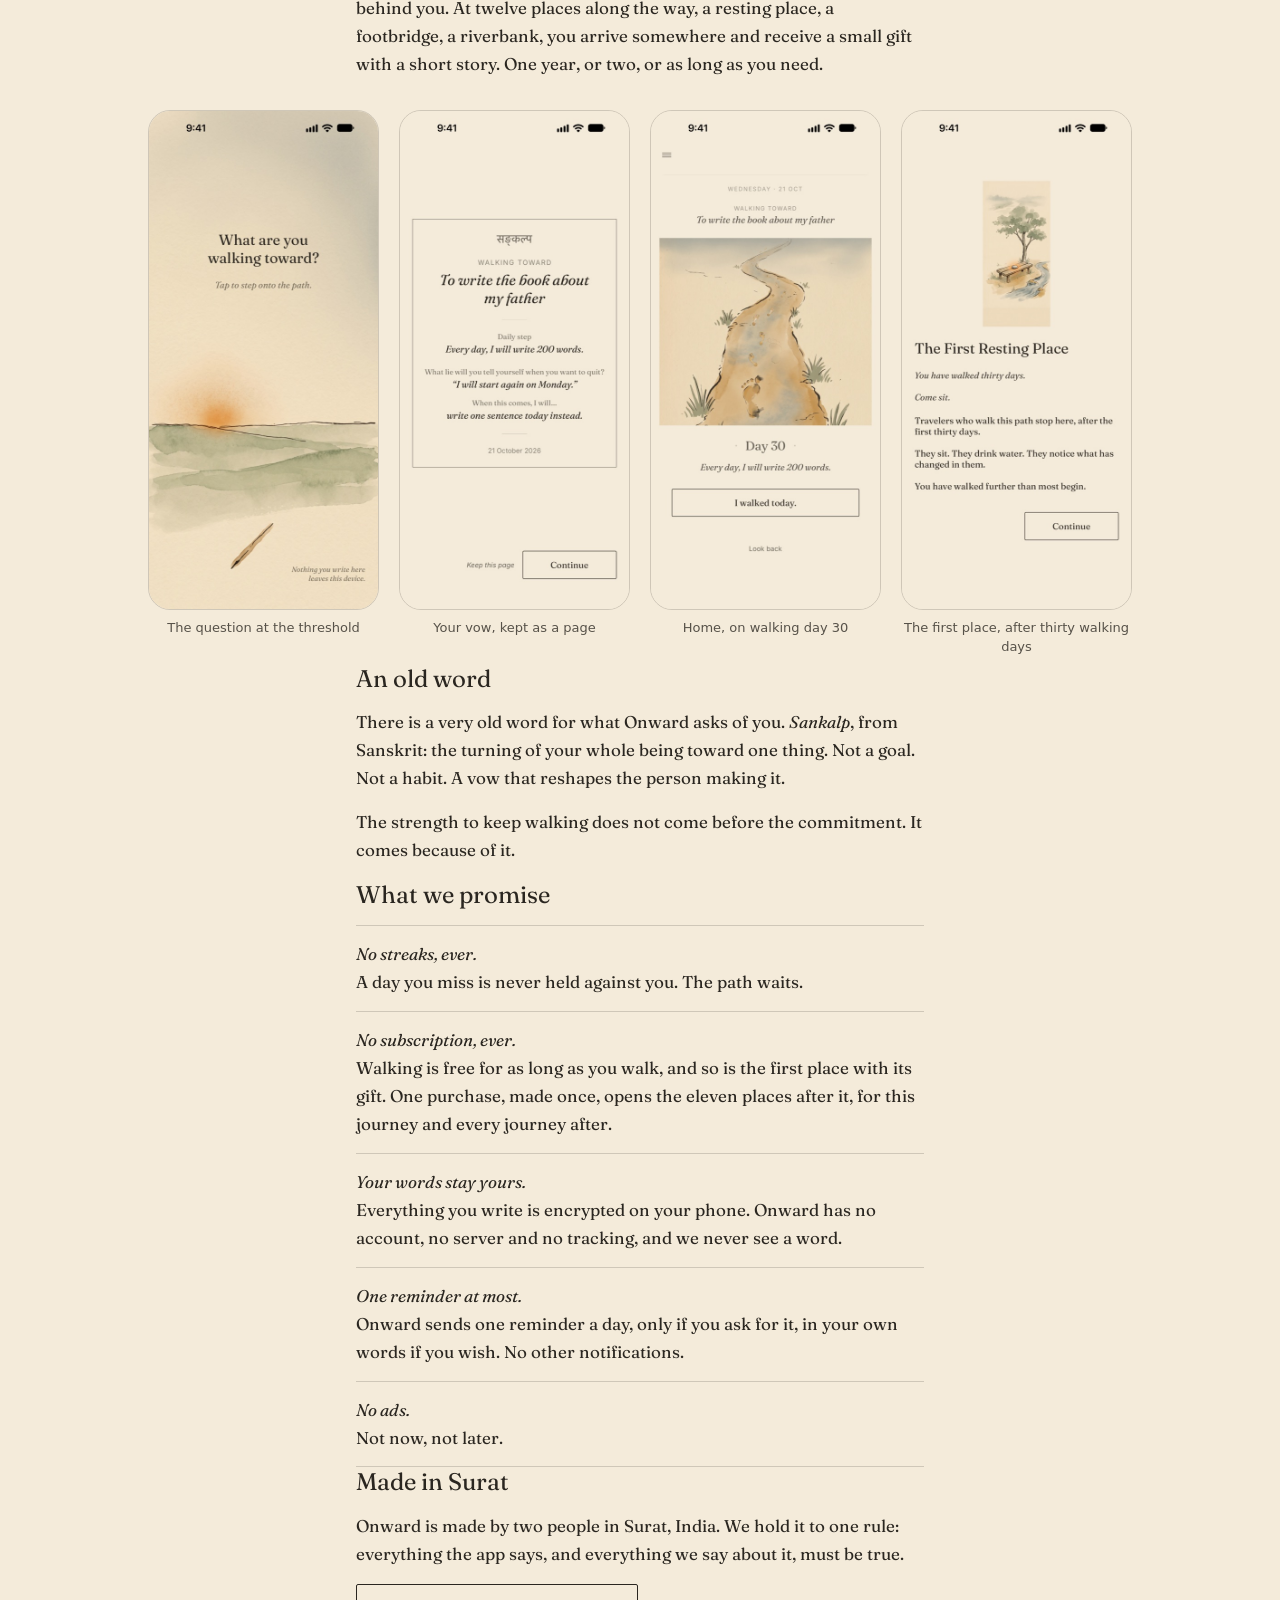
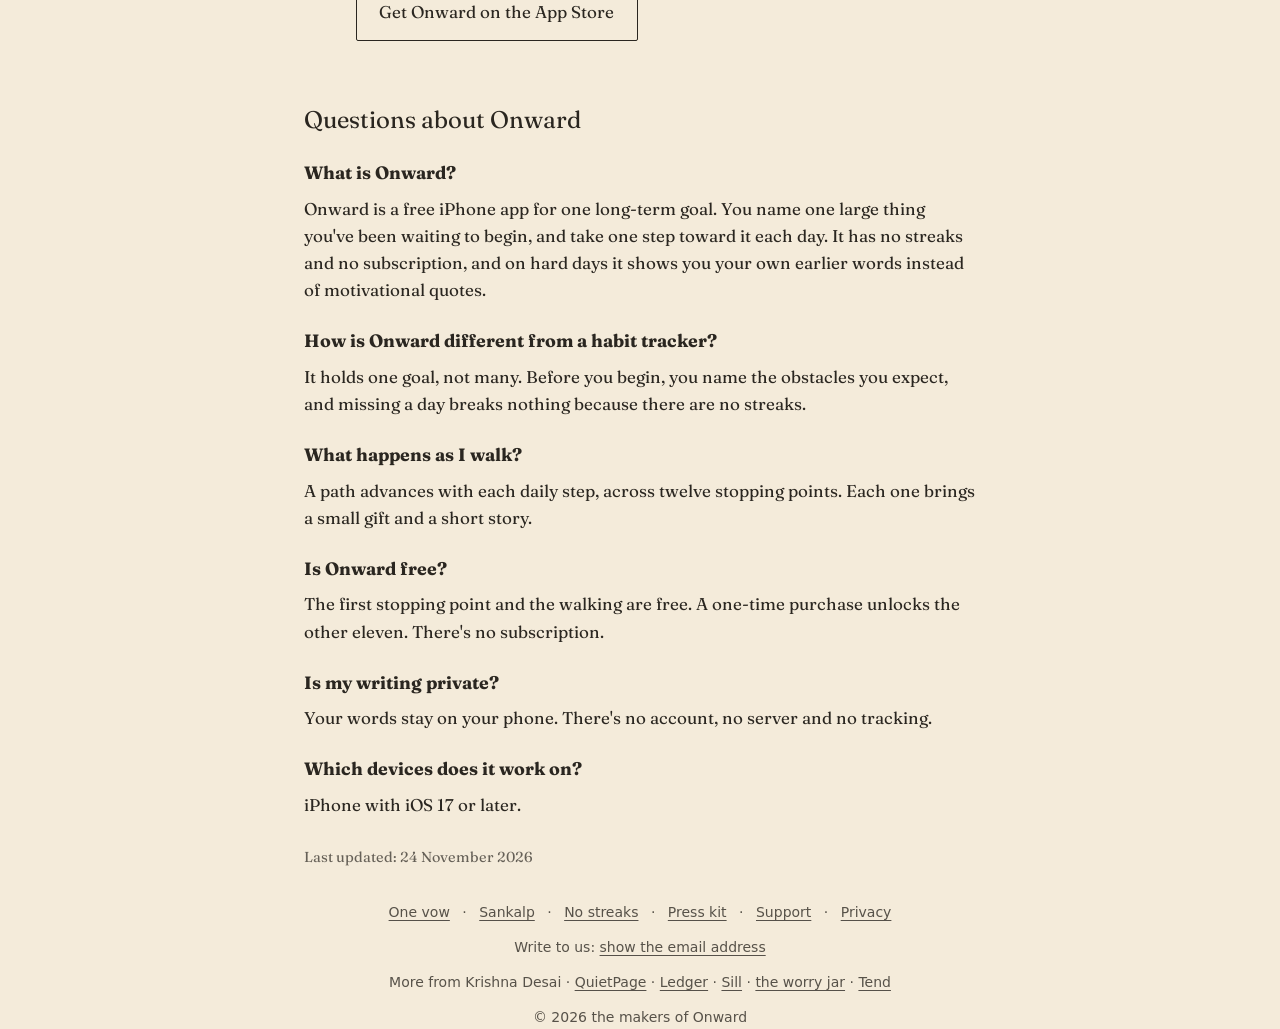
==== commit bb942bf3: "AEO: Onward answer-first FAQ, structured data and sitemap" ====
--- a/onward/index.html
+++ b/onward/index.html
@@ -38,6 +38,7 @@
   "offers": { "@type": "Offer", "price": "0", "priceCurrency": "USD" }
 }
 </script>
+<script type="application/ld+json">{"@context": "https://schema.org", "@type": "FAQPage", "mainEntity": [{"@type": "Question", "name": "What is Onward?", "acceptedAnswer": {"@type": "Answer", "text": "Onward is a free iPhone app for one long-term goal. You name one large thing you've been waiting to begin, and take one step toward it each day. It has no streaks and no subscription, and on hard days it shows you your own earlier words instead of motivational quotes."}}, {"@type": "Question", "name": "How is Onward different from a habit tracker?", "acceptedAnswer": {"@type": "Answer", "text": "It holds one goal, not many. Before you begin, you name the obstacles you expect, and missing a day breaks nothing because there are no streaks."}}, {"@type": "Question", "name": "What happens as I walk?", "acceptedAnswer": {"@type": "Answer", "text": "A path advances with each daily step, across twelve stopping points. Each one brings a small gift and a short story."}}, {"@type": "Question", "name": "Is Onward free?", "acceptedAnswer": {"@type": "Answer", "text": "The first stopping point and the walking are free. A one-time purchase unlocks the other eleven. There's no subscription."}}, {"@type": "Question", "name": "Is my writing private?", "acceptedAnswer": {"@type": "Answer", "text": "Your words stay on your phone. There's no account, no server and no tracking."}}, {"@type": "Question", "name": "Which devices does it work on?", "acceptedAnswer": {"@type": "Answer", "text": "iPhone with iOS 17 or later."}}]}</script>
 </head>
 <body>
 
@@ -118,6 +119,24 @@
     <p>Onward is made by two people in Surat, India. We hold it to one rule: everything the app says, and everything we say about it, must be true.</p>
     <p><a class="get" href="https://apps.apple.com/app/apple-store/id6825297435?pt=128885861&amp;ct=site-onward&amp;mt=8">Get Onward on the App Store</a></p>
   </section>
+<!-- aeo:faq -->
+<style>.aeo-faq{max-width:720px;margin:64px auto 32px;padding:0 24px;text-align:left}.aeo-faq h2{margin:0 0 8px}.aeo-faq h3{margin:24px 0 6px;font-size:1.05em}.aeo-faq p{margin:0;line-height:1.6}.aeo-faq .aeo-updated{margin-top:28px;font-size:.85em;opacity:.7}</style>
+<section class="aeo-faq" id="questions" aria-labelledby="aeo-faq-h">
+  <h2 id="aeo-faq-h">Questions about Onward</h2>
+  <h3>What is Onward?</h3>
+  <p>Onward is a free iPhone app for one long-term goal. You name one large thing you&#x27;ve been waiting to begin, and take one step toward it each day. It has no streaks and no subscription, and on hard days it shows you your own earlier words instead of motivational quotes.</p>
+  <h3>How is Onward different from a habit tracker?</h3>
+  <p>It holds one goal, not many. Before you begin, you name the obstacles you expect, and missing a day breaks nothing because there are no streaks.</p>
+  <h3>What happens as I walk?</h3>
+  <p>A path advances with each daily step, across twelve stopping points. Each one brings a small gift and a short story.</p>
+  <h3>Is Onward free?</h3>
+  <p>The first stopping point and the walking are free. A one-time purchase unlocks the other eleven. There&#x27;s no subscription.</p>
+  <h3>Is my writing private?</h3>
+  <p>Your words stay on your phone. There&#x27;s no account, no server and no tracking.</p>
+  <h3>Which devices does it work on?</h3>
+  <p>iPhone with iOS 17 or later.</p>
+  <p class="aeo-updated">Last updated: 24 November 2026</p>
+</section>
 </main>
 
 <footer class="column">
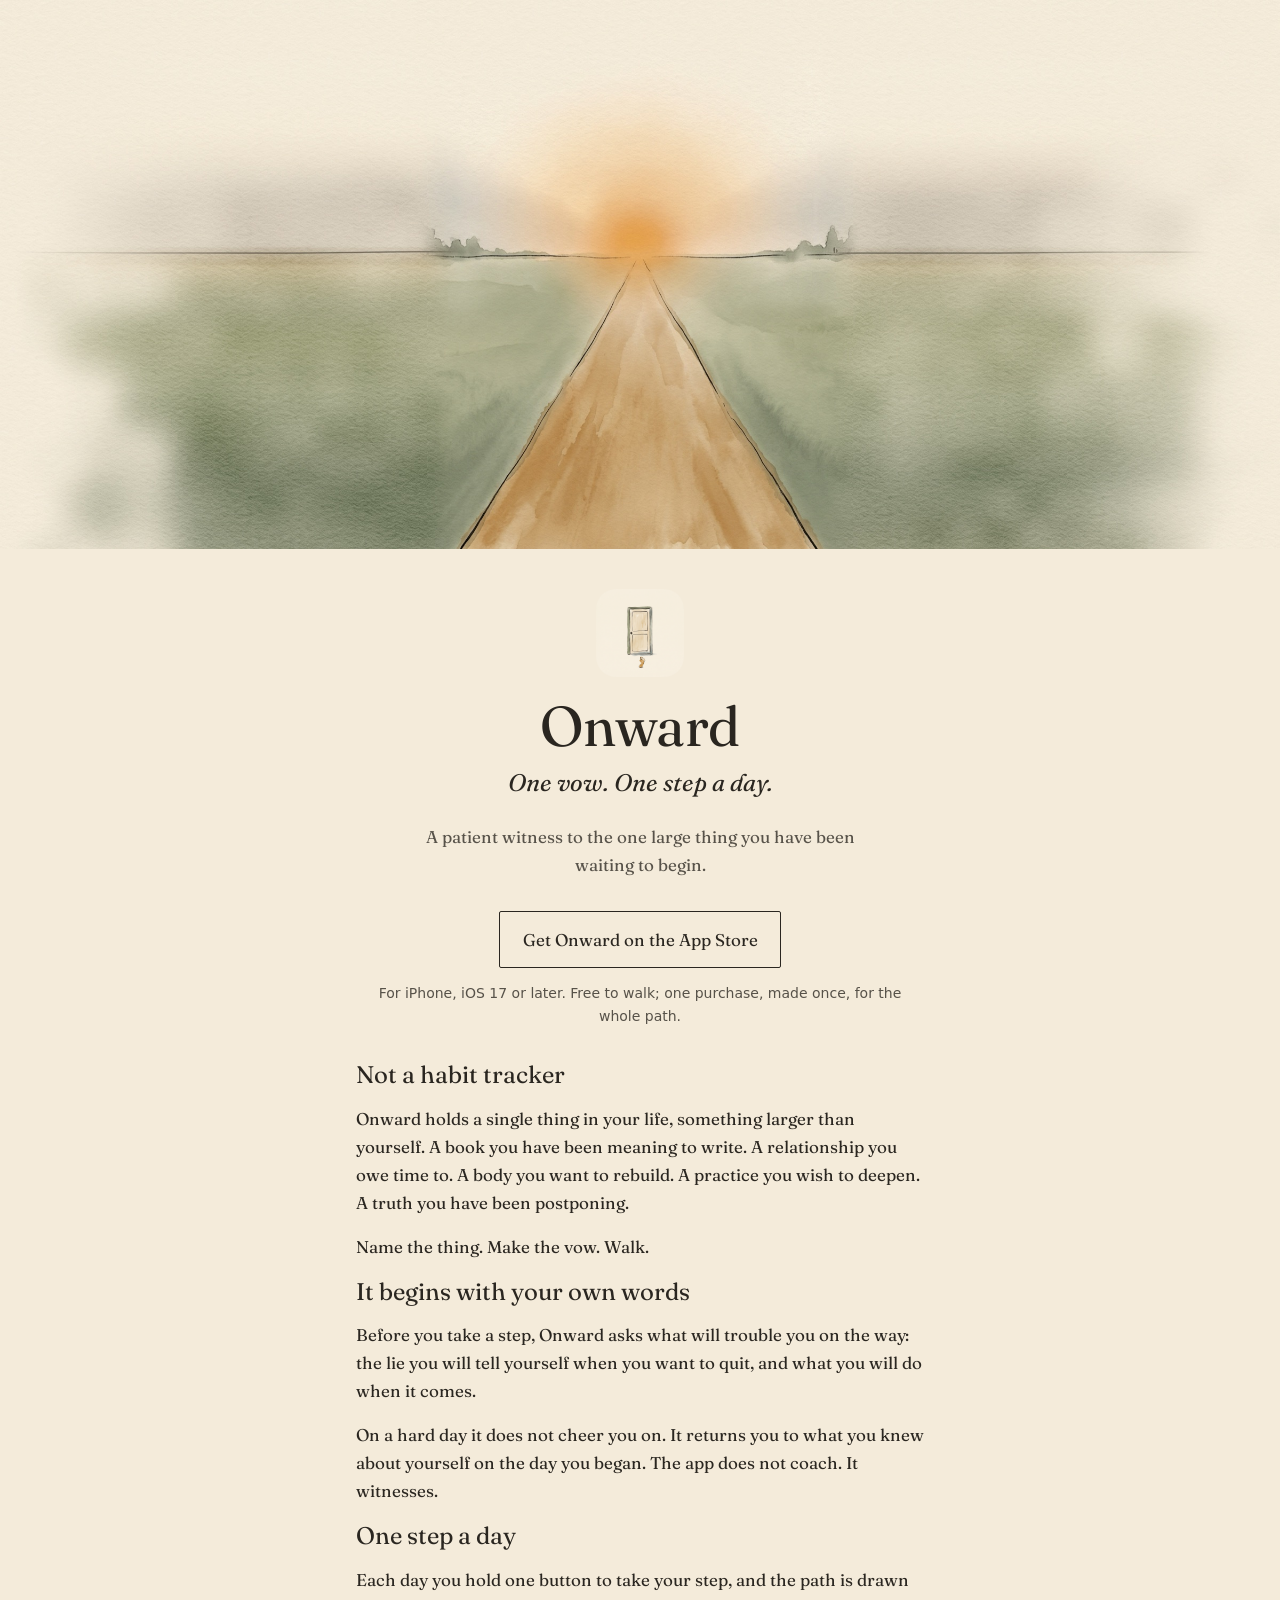
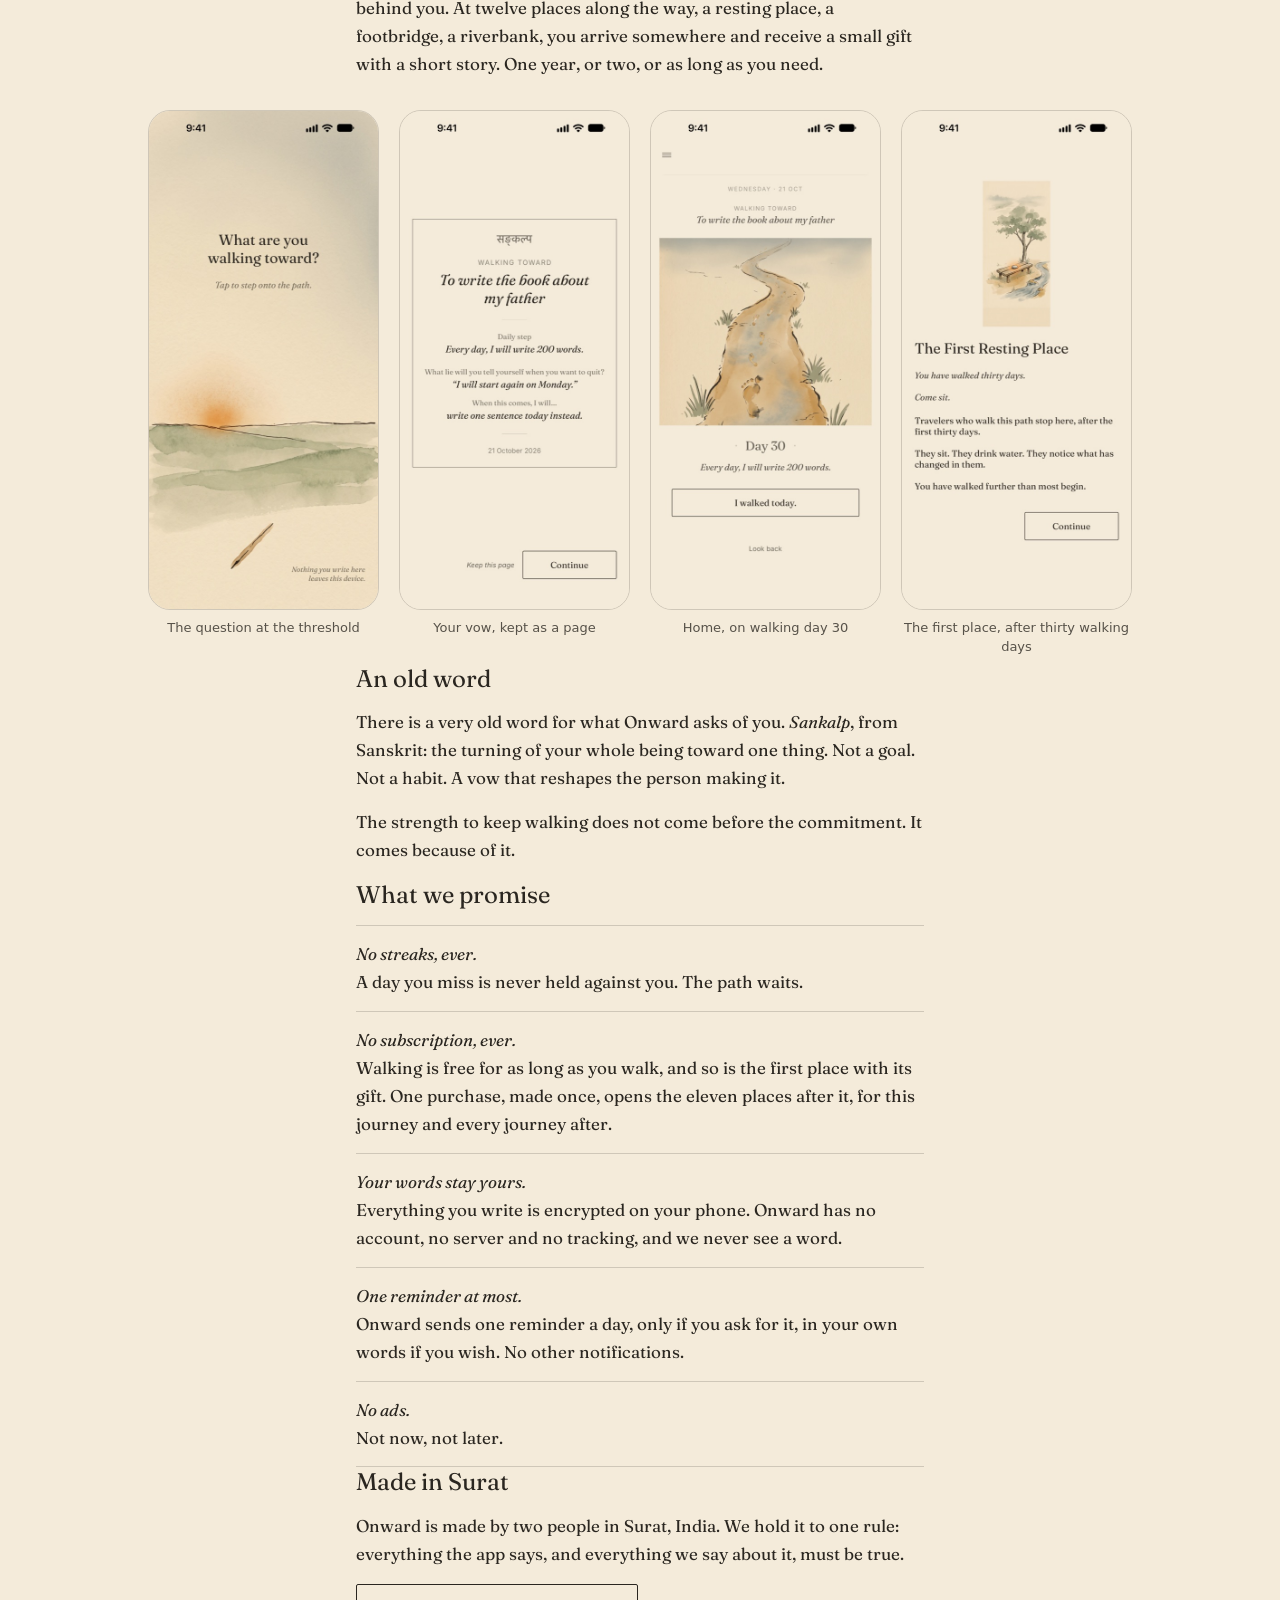
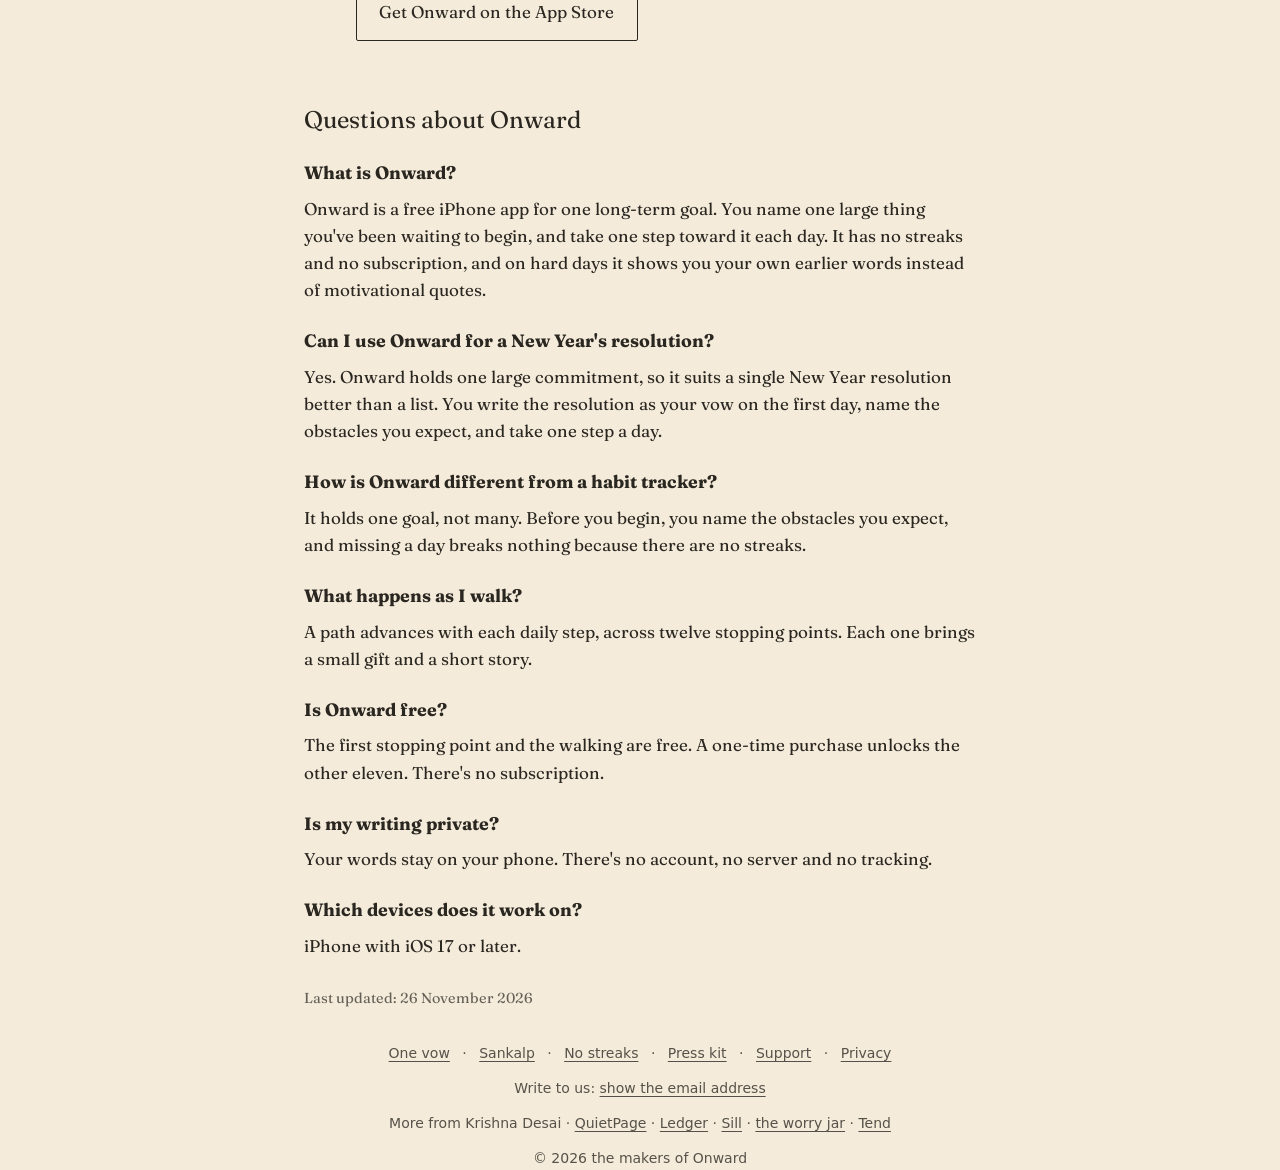
==== commit 4f03c9d5: "Onward: New Year resolution question" ====
--- a/onward/index.html
+++ b/onward/index.html
@@ -38,7 +38,7 @@
   "offers": { "@type": "Offer", "price": "0", "priceCurrency": "USD" }
 }
 </script>
-<script type="application/ld+json">{"@context": "https://schema.org", "@type": "FAQPage", "mainEntity": [{"@type": "Question", "name": "What is Onward?", "acceptedAnswer": {"@type": "Answer", "text": "Onward is a free iPhone app for one long-term goal. You name one large thing you've been waiting to begin, and take one step toward it each day. It has no streaks and no subscription, and on hard days it shows you your own earlier words instead of motivational quotes."}}, {"@type": "Question", "name": "How is Onward different from a habit tracker?", "acceptedAnswer": {"@type": "Answer", "text": "It holds one goal, not many. Before you begin, you name the obstacles you expect, and missing a day breaks nothing because there are no streaks."}}, {"@type": "Question", "name": "What happens as I walk?", "acceptedAnswer": {"@type": "Answer", "text": "A path advances with each daily step, across twelve stopping points. Each one brings a small gift and a short story."}}, {"@type": "Question", "name": "Is Onward free?", "acceptedAnswer": {"@type": "Answer", "text": "The first stopping point and the walking are free. A one-time purchase unlocks the other eleven. There's no subscription."}}, {"@type": "Question", "name": "Is my writing private?", "acceptedAnswer": {"@type": "Answer", "text": "Your words stay on your phone. There's no account, no server and no tracking."}}, {"@type": "Question", "name": "Which devices does it work on?", "acceptedAnswer": {"@type": "Answer", "text": "iPhone with iOS 17 or later."}}]}</script>
+<script type="application/ld+json">{"@context": "https://schema.org", "@type": "FAQPage", "mainEntity": [{"@type": "Question", "name": "What is Onward?", "acceptedAnswer": {"@type": "Answer", "text": "Onward is a free iPhone app for one long-term goal. You name one large thing you've been waiting to begin, and take one step toward it each day. It has no streaks and no subscription, and on hard days it shows you your own earlier words instead of motivational quotes."}}, {"@type": "Question", "name": "Can I use Onward for a New Year's resolution?", "acceptedAnswer": {"@type": "Answer", "text": "Yes. Onward holds one large commitment, so it suits a single New Year resolution better than a list. You write the resolution as your vow on the first day, name the obstacles you expect, and take one step a day."}}, {"@type": "Question", "name": "How is Onward different from a habit tracker?", "acceptedAnswer": {"@type": "Answer", "text": "It holds one goal, not many. Before you begin, you name the obstacles you expect, and missing a day breaks nothing because there are no streaks."}}, {"@type": "Question", "name": "What happens as I walk?", "acceptedAnswer": {"@type": "Answer", "text": "A path advances with each daily step, across twelve stopping points. Each one brings a small gift and a short story."}}, {"@type": "Question", "name": "Is Onward free?", "acceptedAnswer": {"@type": "Answer", "text": "The first stopping point and the walking are free. A one-time purchase unlocks the other eleven. There's no subscription."}}, {"@type": "Question", "name": "Is my writing private?", "acceptedAnswer": {"@type": "Answer", "text": "Your words stay on your phone. There's no account, no server and no tracking."}}, {"@type": "Question", "name": "Which devices does it work on?", "acceptedAnswer": {"@type": "Answer", "text": "iPhone with iOS 17 or later."}}]}</script>
 </head>
 <body>
 
@@ -125,6 +125,8 @@
   <h2 id="aeo-faq-h">Questions about Onward</h2>
   <h3>What is Onward?</h3>
   <p>Onward is a free iPhone app for one long-term goal. You name one large thing you&#x27;ve been waiting to begin, and take one step toward it each day. It has no streaks and no subscription, and on hard days it shows you your own earlier words instead of motivational quotes.</p>
+  <h3>Can I use Onward for a New Year&#x27;s resolution?</h3>
+  <p>Yes. Onward holds one large commitment, so it suits a single New Year resolution better than a list. You write the resolution as your vow on the first day, name the obstacles you expect, and take one step a day.</p>
   <h3>How is Onward different from a habit tracker?</h3>
   <p>It holds one goal, not many. Before you begin, you name the obstacles you expect, and missing a day breaks nothing because there are no streaks.</p>
   <h3>What happens as I walk?</h3>
@@ -135,7 +137,7 @@
   <p>Your words stay on your phone. There&#x27;s no account, no server and no tracking.</p>
   <h3>Which devices does it work on?</h3>
   <p>iPhone with iOS 17 or later.</p>
-  <p class="aeo-updated">Last updated: 24 November 2026</p>
+  <p class="aeo-updated">Last updated: 26 November 2026</p>
 </section>
 </main>
 
